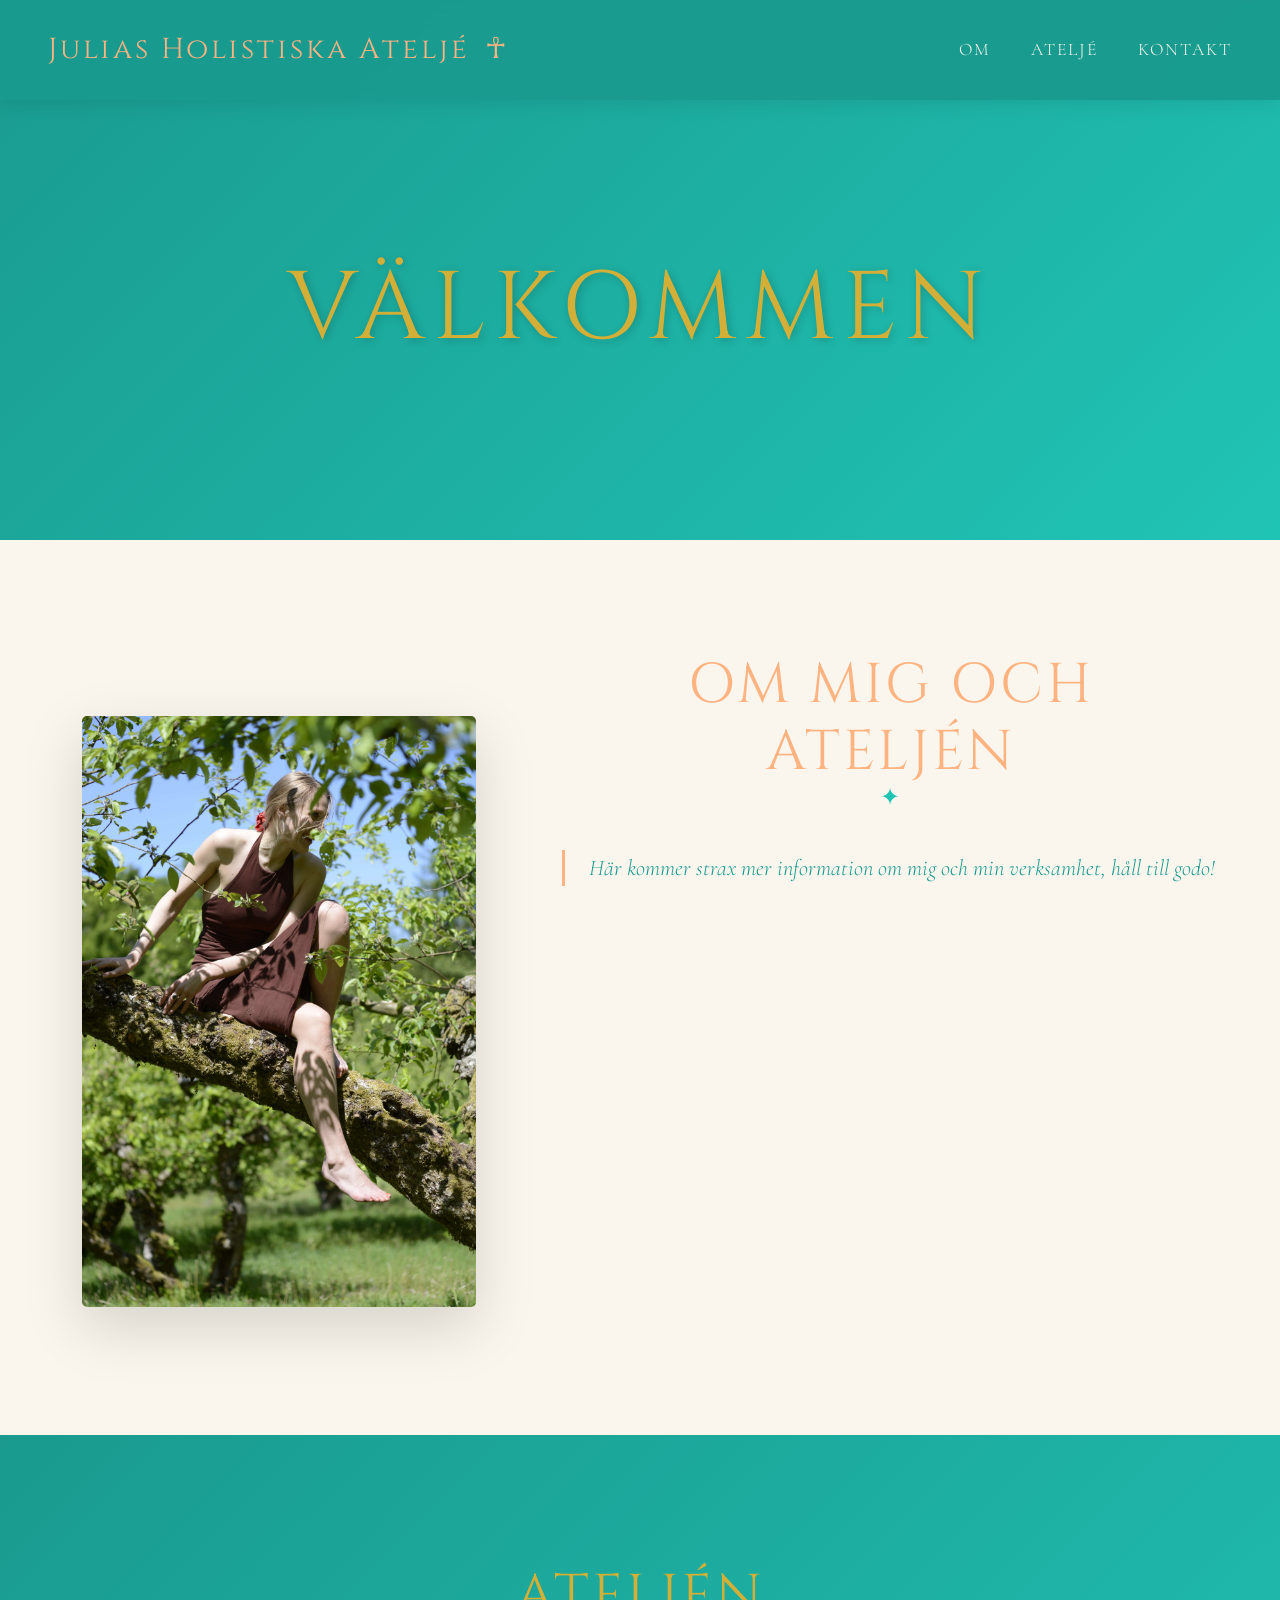
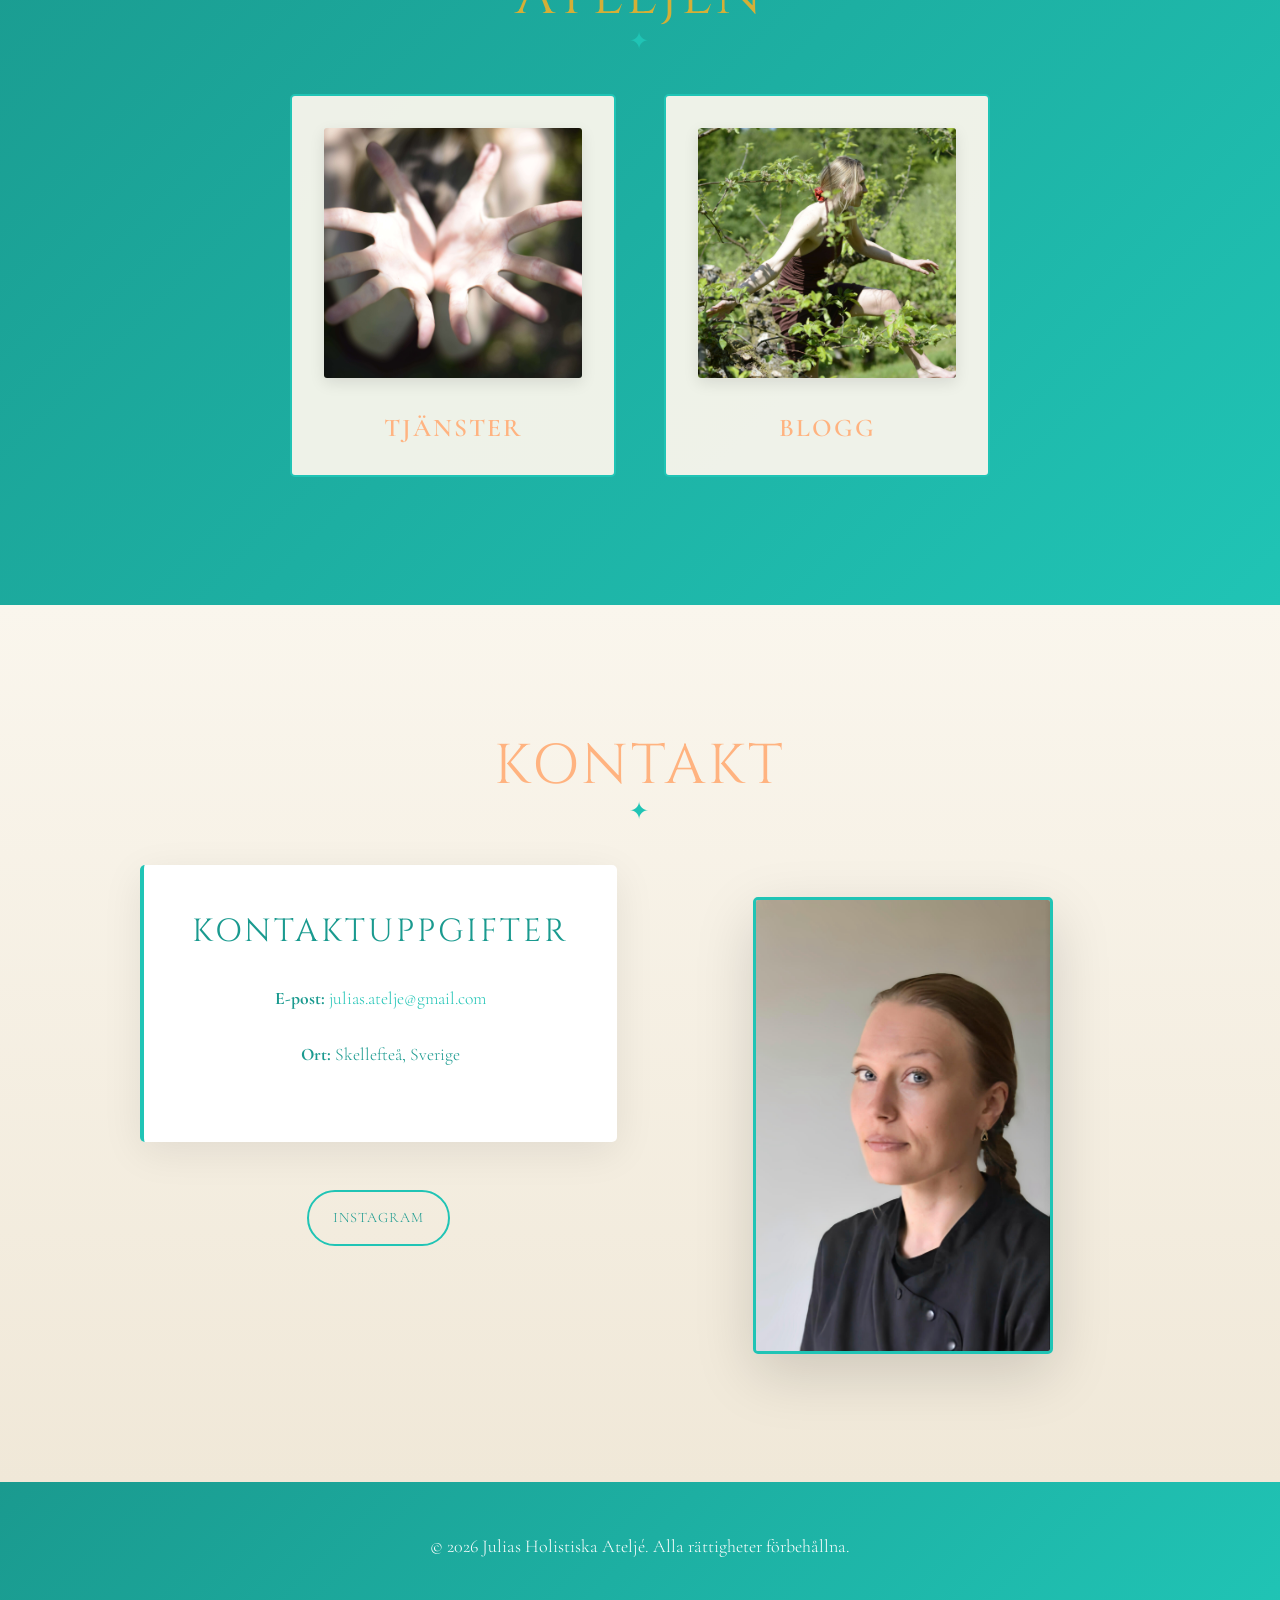
==== index.html @ 7eb0c0f3 "Update index.html" ====
<!DOCTYPE html>
<html lang="sv">
<head>
    <meta charset="UTF-8">
    <meta name="viewport" content="width=device-width, initial-scale=1.0">
    <title>Julias Holistiska Ateljé</title>
    <link rel="stylesheet" href="style.css">
    <!-- Google Fonts - fixade länkar (inga mellanslag) -->
    <link rel="preconnect" href="https://fonts.googleapis.com">
    <link rel="preconnect" href="https://fonts.gstatic.com" crossorigin>
    <link href="https://fonts.googleapis.com/css2?family=Cinzel:wght@400;600&family=Cormorant+Garamond:ital,wght@0,300;0,400;0,600;1,400&display=swap" rel="stylesheet">
</head>
<body>
    <!-- Navigation -->
    <nav class="navbar">
        <div class="nav-brand">Julias Holistiska Ateljé <span class="ankh">☥</span></div>
        <div class="nav-links">
            <a href="#om">Om</a>
            <a href="#atelje">Ateljé</a>
            <a href="#kontakt">Kontakt</a>
        </div>
    </nav>

    <!-- Hero Section - "Välkommen" i solgult -->
    <header class="hero">
        <div class="hero-content">
            <h1 class="hero-title">Välkommen</h1>
        </div>
    </header>

    <!-- Om mig Section - med ny bild på vänster sida -->
    <section id="om" class="about-section">
        <div class="container">
            <div class="about-grid">
                <div class="about-image">
                    <img src="om-mig.jpg" alt="Julia i naturen - Holistisk terapeut">
                    <div class="image-decoration"></div>
                </div>
                <div class="about-content">
                    <h2 class="section-title soft-gold">Om mig och ateljén</h2>
                    <p class="intro-text">Här kommer strax mer information om mig och min verksamhet, håll till godo!</p>
                </div>
            </div>
        </div>
    </section>

    <!-- Ateljé Section - rubrik i solgul färg -->
    <section id="atelje" class="studio-section">
        <div class="container">
            <h2 class="section-title gold-text">Ateljén</h2>
            <div class="studio-content">
                <div class="services-grid">
                    <a href="#tjanster" class="service-card">
                        <img src="atelje.jpg" alt="Tjänster" class="service-image">
                        <h3>Tjänster</h3>
                    </a>
                    <a href="blog.html" class="service-card">
                        <img src="hero1.jpg" alt="Blogg" class="service-image">
                        <h3>Blogg</h3>
                    </a>
                </div>
            </div>
        </div>
    </section>

    <!-- Kontakt Section - rubrik i mjuk guld + porträttbredvid kontaktuppgifter -->
    <section id="kontakt" class="contact-section">
        <div class="container">
            <h2 class="section-title soft-gold">Kontakt</h2>
            
            <div class="contact-grid-with-image">
                <!-- Kontaktinfo -->
                <div class="contact-info-wrapper">
                    <div class="info-card-large">
                        <h3>Kontaktuppgifter</h3>
                        <p><strong>E-post:</strong> <a href="mailto:julias.atelje@gmail.com">julias.atelje@gmail.com</a></p>
                        <p><strong>Ort:</strong> Skellefteå, Sverige</p>
                    </div>
                    <div class="social-links">
                        <a href="#" class="social-link">Instagram</a>
                    </div>
                </div>

                <!-- Porträttbild - nu bredvid kontaktuppgifterna -->
                <div class="contact-image-wrapper">
                    <img src="portrait.jpg" alt="Julia - Holistisk terapeut" class="contact-portrait">
                    <div class="image-decoration-contact"></div>
                </div>
            </div>
        </div>
    </section>

    <!-- Footer -->
    <footer class="footer">
        <p>&copy; 2026 Julias Holistiska Ateljé. Alla rättigheter förbehållna.</p>
    </footer>

    <!-- Smooth scrolling script -->
    <script>
        document.querySelectorAll('a[href^="#"]').forEach(anchor => {
            anchor.addEventListener('click', function (e) {
                e.preventDefault();
                const target = document.querySelector(this.getAttribute('href'));
                if (target) {
                    target.scrollIntoView({
                        behavior: 'smooth',
                        block: 'start'
                    });
                }
            });
        });
    </script>
</body>
</html>
---- style.css ----
/* =========================================
   JULIAS HOLISTISKA ATELJÉ - STYLE.CSS
   Uppdaterad: Färger, knappar, kontakt & mobil
   ========================================= */

/* 1. IMPORTERA TYPSNITT */
@import url('https://fonts.googleapis.com/css2?family=Cinzel:wght@400;600&family=Cormorant+Garamond:ital,wght@0,300;0,400;0,600;1,400&display=swap');

/* 2. FÄRGPALETT & VARIABLER */
:root {
    --sea-green: #20c4b5;
    --deep-sea-green: #1a9a8f;
    --apricot: #ffb380;
    --soft-apricot: #ffc9a3;
    --coral: #FF6B6B;
    --cream: #faf6ed;
    --light-beige: #f0e8d8;
    --gold: #d4af37;
    --dark: #1a1a1a;
    --white: #ffffff;
    
    --font-serif: 'Cormorant Garamond', Georgia, serif;
    --font-display: 'Cinzel', serif;
    --font-body: 'Cormorant Garamond', Georgia, serif;
}

/* 3. GLOBALA INSTÄLLNINGAR */
* {
    margin: 0;
    padding: 0;
    box-sizing: border-box;
}

html {
    scroll-behavior: smooth;
}

body {
    font-family: var(--font-body);
    font-size: 18px;
    line-height: 1.8;
    color: var(--dark);
    background-color: var(--cream);
    font-weight: 300;
}

/* 4. TYPOGRAFI */
h1, h2, h3, h4 {
    font-family: var(--font-display);
    font-weight: 400;
    line-height: 1.2;
    margin-bottom: 1.5rem;
    text-transform: uppercase;
    letter-spacing: 3px;
}

.section-title {
    font-size: 3.5rem;
    text-align: center;
    margin-bottom: 3rem;
    color: var(--deep-sea-green);
    position: relative;
    padding-bottom: 1rem;
}

.section-title::after {
    content: '✦';
    position: absolute;
    bottom: -10px;
    left: 50%;
    transform: translateX(-50%);
    color: var(--sea-green);
    font-size: 1.5rem;
}

/* Guld-färg för specifika rubriker */
.hero-title,
.blog-title {
    color: var(--gold) !important;
    text-shadow: 2px 2px 8px rgba(0, 0, 0, 0.2);
}

/* Mjuk guld/aprikos för "Om mig" och "Kontakt" */
.section-title.soft-gold {
    color: var(--apricot);
}

/* Solgul färg för Ateljé-rubrik */
.section-title.gold-text {
    color: var(--gold) !important;
}

/* 5. NAVIGATION */
.navbar {
    position: fixed;
    top: 0;
    width: 100%;
    background: rgba(26, 154, 143, 0.95);
    backdrop-filter: blur(10px);
    padding: 1.5rem 3rem;
    display: flex;
    justify-content: space-between;
    align-items: center;
    z-index: 1000;
    box-shadow: 0 2px 20px rgba(0, 0, 0, 0.1);
}

.nav-brand {
    font-family: var(--font-display);
    font-size: 1.8rem;
    color: var(--apricot);
    font-weight: 400;
    letter-spacing: 3px;
}

.ankh {
    color: var(--apricot);
    margin-left: 5px;
}

.nav-links {
    display: flex;
    gap: 2.5rem;
}

.nav-links a {
    color: var(--cream);
    text-decoration: none;
    font-family: var(--font-body);
    font-size: 1.1rem;
    transition: color 0.3s ease;
    position: relative;
    text-transform: uppercase;
    letter-spacing: 2px;
}

.nav-links a::after {
    content: '';
    position: absolute;
    bottom: -5px;
    left: 0;
    width: 0;
    height: 2px;
    background: var(--sea-green);
    transition: width 0.3s ease;
}

.nav-links a:hover::after {
    width: 100%;
}

.nav-links a:hover {
    color: var(--sea-green);
}

/* 6. HERO SECTION */
.hero {
    position: relative;
    min-height: 60vh;
    background: linear-gradient(135deg, var(--deep-sea-green) 0%, var(--sea-green) 100%);
    display: flex;
    align-items: center;
    justify-content: center;
    text-align: center;
    overflow: hidden;
    padding-top: 80px;
}

.hero-content {
    position: relative;
    z-index: 2;
    padding: 4rem 2rem;
    max-width: 1000px;
}

.hero-title {
    font-size: 6rem;
    margin-bottom: 0;
    font-weight: 400;
    letter-spacing: 8px;
    animation: fadeInUp 1.5s ease;
}

/* 7. OM MIG SECTION */
.about-section {
    padding: 8rem 2rem;
    background: var(--cream);
}

.container {
    max-width: 1200px;
    margin: 0 auto;
    padding: 0 20px;
}

.about-grid {
    display: grid;
    grid-template-columns: 1fr 1.5fr; /* Bild först (vänster), text sen */
    gap: 4rem;
    align-items: start;
}

.about-image {
    position: relative;
    padding-top: 3rem;
}

.about-image img {
    width: 100%;
    height: auto;
    border-radius: 5px;
    box-shadow: 0 20px 60px rgba(0, 0, 0, 0.15);
    display: block;
    max-width: 90%;
    margin-left: auto;
    margin-right: auto;
}

.image-decoration {
    position: absolute;
    top: -20px;
    left: 20px;
    right: -20px;
    bottom: 20px;
    border: 2px solid var(--sea-green);
    border-radius: 5px;
    z-index: -1;
    opacity: 0.6;
}

.about-content {
    padding: 0;
    margin-top: -1rem;
}

.intro-text {
    font-size: 1.4rem;
    font-style: italic;
    color: var(--deep-sea-green);
    margin-bottom: 2rem;
    line-height: 1.6;
    border-left: 3px solid var(--apricot);
    padding-left: 1.5rem;
}

/* 8. ATELJÉ SECTION - KNAPPAR I APRIKOS */
.studio-section {
    position: relative;
    padding: 8rem 2rem;
    background: linear-gradient(135deg, var(--deep-sea-green) 0%, var(--sea-green) 100%);
    overflow: hidden;
}

.studio-content {
    position: relative;
    z-index: 2;
    max-width: 900px;
    margin: 0 auto;
    text-align: center;
}

.services-grid {
    display: grid;
    grid-template-columns: repeat(2, 1fr);
    gap: 3rem;
    margin-top: 3rem;
    max-width: 700px;
    margin-left: auto;
    margin-right: auto;
}

.service-card {
    background: rgba(250, 246, 237, 0.95);
    padding: 2rem;
    border: 2px solid var(--sea-green);
    border-radius: 5px;
    transition: all 0.4s ease;
    text-decoration: none;
    display: block;
    cursor: pointer;
    text-align: center;
}

.service-card:hover {
    background: rgba(255, 255, 255, 1);
    transform: translateY(-10px);
    border-color: var(--coral);
    box-shadow: 0 15px 40px rgba(255, 107, 107, 0.3);
}

.service-image {
    width: 100%;
    height: 250px;
    object-fit: cover;
    border-radius: 3px;
    margin-bottom: 1.5rem;
    box-shadow: 0 5px 15px rgba(0, 0, 0, 0.1);
}

.service-card h3 {
    font-family: var(--font-body); /* Cormorant Garamond */
    color: var(--apricot); /* Aprikos-färg */
    font-size: 1.6rem;
    margin-bottom: 0;
    font-weight: 600;
    text-transform: uppercase;
    letter-spacing: 2px;
    transition: color 0.3s ease;
}

.service-card:hover h3 {
    color: var(--coral);
}

/* 9. KONTAKT-SEKTION MED BILD */
.contact-section {
    padding: 8rem 2rem;
    background: linear-gradient(to bottom, var(--cream), var(--light-beige));
}

.contact-grid-with-image {
    display: grid;
    grid-template-columns: 1fr 1fr;
    gap: 3rem;
    align-items: start;
    max-width: 1000px;
    margin: 0 auto;
}

.contact-info-wrapper {
    display: flex;
    flex-direction: column;
    gap: 2rem;
    align-items: center;
}

.info-card-large {
    background: var(--white);
    padding: 3rem;
    border-radius: 5px;
    box-shadow: 0 10px 40px rgba(0, 0, 0, 0.08);
    border-left: 4px solid var(--sea-green);
    width: 100%;
    text-align: center;
}

.info-card-large h3 {
    color: var(--deep-sea-green);
    font-size: 2rem;
    margin-bottom: 2rem;
    font-family: var(--font-display);
}

.info-card-large p {
    margin-bottom: 1.5rem;
    color: var(--deep-sea-green);
    font-size: 1.1rem;
}

.info-card-large a {
    color: var(--sea-green);
    text-decoration: none;
    transition: color 0.3s ease;
}

.info-card-large a:hover {
    color: var(--coral);
}

.social-links {
    display: flex;
    gap: 1.5rem;
    justify-content: center;
    margin-top: 1rem;
}

.social-link {
    color: var(--deep-sea-green);
    text-decoration: none;
    font-family: var(--font-body);
    padding: 0.8rem 1.5rem;
    border: 2px solid var(--sea-green);
    border-radius: 30px;
    transition: all 0.3s ease;
    text-transform: uppercase;
    letter-spacing: 1px;
    font-size: 0.9rem;
}

.social-link:hover {
    background: var(--sea-green);
    color: var(--white);
}

/* Porträttbild i kontakt */
.contact-image-wrapper {
    position: relative;
    display: flex;
    justify-content: center;
    align-items: flex-start;
    padding-top: 2rem;
}

.contact-portrait {
    width: 100%;
    max-width: 300px;
    height: auto;
    border-radius: 5px;
    box-shadow: 0 20px 60px rgba(0, 0, 0, 0.15);
    border: 3px solid var(--sea-green);
    display: block;
}

.image-decoration-contact {
    position: absolute;
    top: -15px;
    left: 15px;
    right: -15px;
    bottom: 15px;
    border: 2px solid var(--apricot);
    border-radius: 5px;
    z-index: -1;
    opacity: 0.7;
}

/* 10. BLOGG SECTION */
.blog-header {
    position: relative;
    min-height: 40vh;
    background: linear-gradient(135deg, var(--deep-sea-green) 0%, var(--sea-green) 100%);
    display: flex;
    align-items: center;
    justify-content: center;
    text-align: center;
    padding: 8rem 2rem 4rem;
}

.blog-header-content {
    position: relative;
    z-index: 2;
}

.blog-title {
    font-size: 4rem;
    margin-bottom: 1rem;
    font-weight: 400;
    letter-spacing: 5px;
}

.blog-subtitle {
    font-size: 1.5rem;
    color: var(--soft-apricot);
    font-style: italic;
    font-family: var(--font-body);
}

.blog-section {
    padding: 6rem 2rem;
    background: var(--cream);
}

.blog-posts {
    max-width: 900px;
    margin: 0 auto;
}

.blog-post-placeholder {
    background: var(--white);
    padding: 4rem 3rem;
    border-radius: 5px;
    box-shadow: 0 10px 40px rgba(0, 0, 0, 0.08);
    border-left: 4px solid var(--sea-green);
    text-align: center;
}

.blog-post-placeholder h2 {
    color: var(--deep-sea-green);
    font-size: 2.5rem;
    margin-bottom: 2rem;
    font-family: var(--font-display);
}

.blog-post-placeholder p {
    font-size: 1.2rem;
    margin-bottom: 1.5rem;
    color: var(--dark);
    line-height: 1.8;
}

.placeholder-text {
    font-style: italic;
    color: var(--deep-sea-green);
    font-size: 1.1rem;
}

/* 11. FOOTER */
.footer {
    background: linear-gradient(135deg, var(--deep-sea-green) 0%, var(--sea-green) 100%);
    color: var(--white);
    text-align: center;
    padding: 3rem 2rem;
}

.footer p {
    margin-bottom: 0.5rem;
}

/* 12. ANIMATIONER */
@keyframes fadeInUp {
    from {
        opacity: 0;
        transform: translateY(30px);
    }
    to {
        opacity: 1;
        transform: translateY(0);
    }
}

/* 13. MOBILANPASSNING */
@media (max-width: 968px) {
    .about-grid {
        grid-template-columns: 1fr;
        gap: 3rem;
    }
    
    .about-image {
        padding-top: 0;
        order: -1;
    }
    
    .about-image img {
        max-width: 100%;
    }
    
    .about-content {
        margin-top: 0;
    }
    
    .contact-grid-with-image {
        grid-template-columns: 1fr;
        gap: 3rem;
        text-align: center;
    }
    
    .contact-image-wrapper {
        order: -1;
        padding-top: 0;
    }
    
    .contact-portrait {
        max-width: 250px;
        margin: 0 auto;
    }
    
    .services-grid {
        grid-template-columns: 1fr;
    }
    
    .hero-title {
        font-size: 4rem;
    }
    
    .section-title {
        font-size: 2.5rem;
    }
    
    .navbar {
        flex-direction: column;
        gap: 1rem;
        padding: 1rem;
    }
    
    .nav-links {
        gap: 1.5rem;
        flex-wrap: wrap;
        justify-content: center;
    }
}

@media (max-width: 600px) {
    .hero-title {
        font-size: 3rem;
        letter-spacing: 5px;
    }
    
    .section-title {
        font-size: 2rem;
    }
    
    .blog-title {
        font-size: 2.5rem;
    }
    
    body {
        font-size: 16px;
    }
    
    .info-card-large {
        padding: 2rem 1.5rem;
    }
    
    .service-image {
        height: 200px;
    }
    
    .contact-portrait {
        max-width: 200px;
    }
}
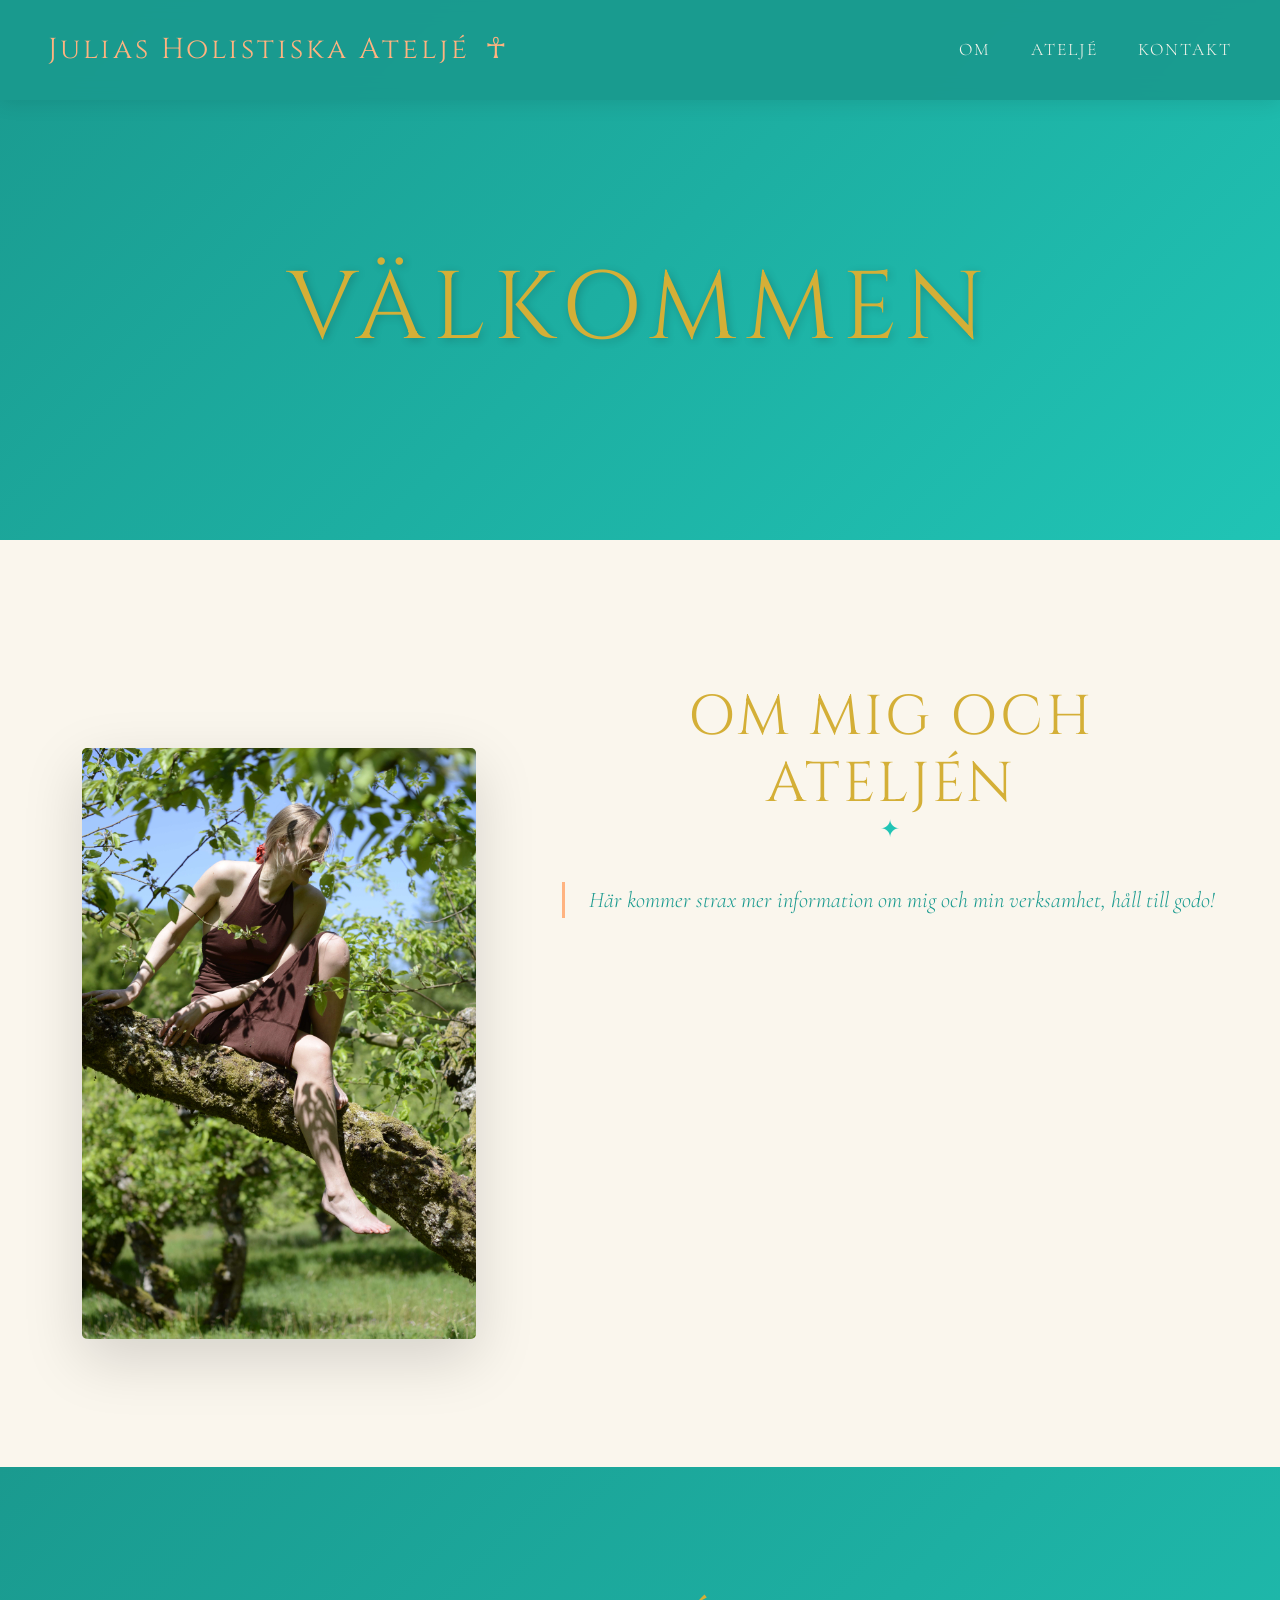
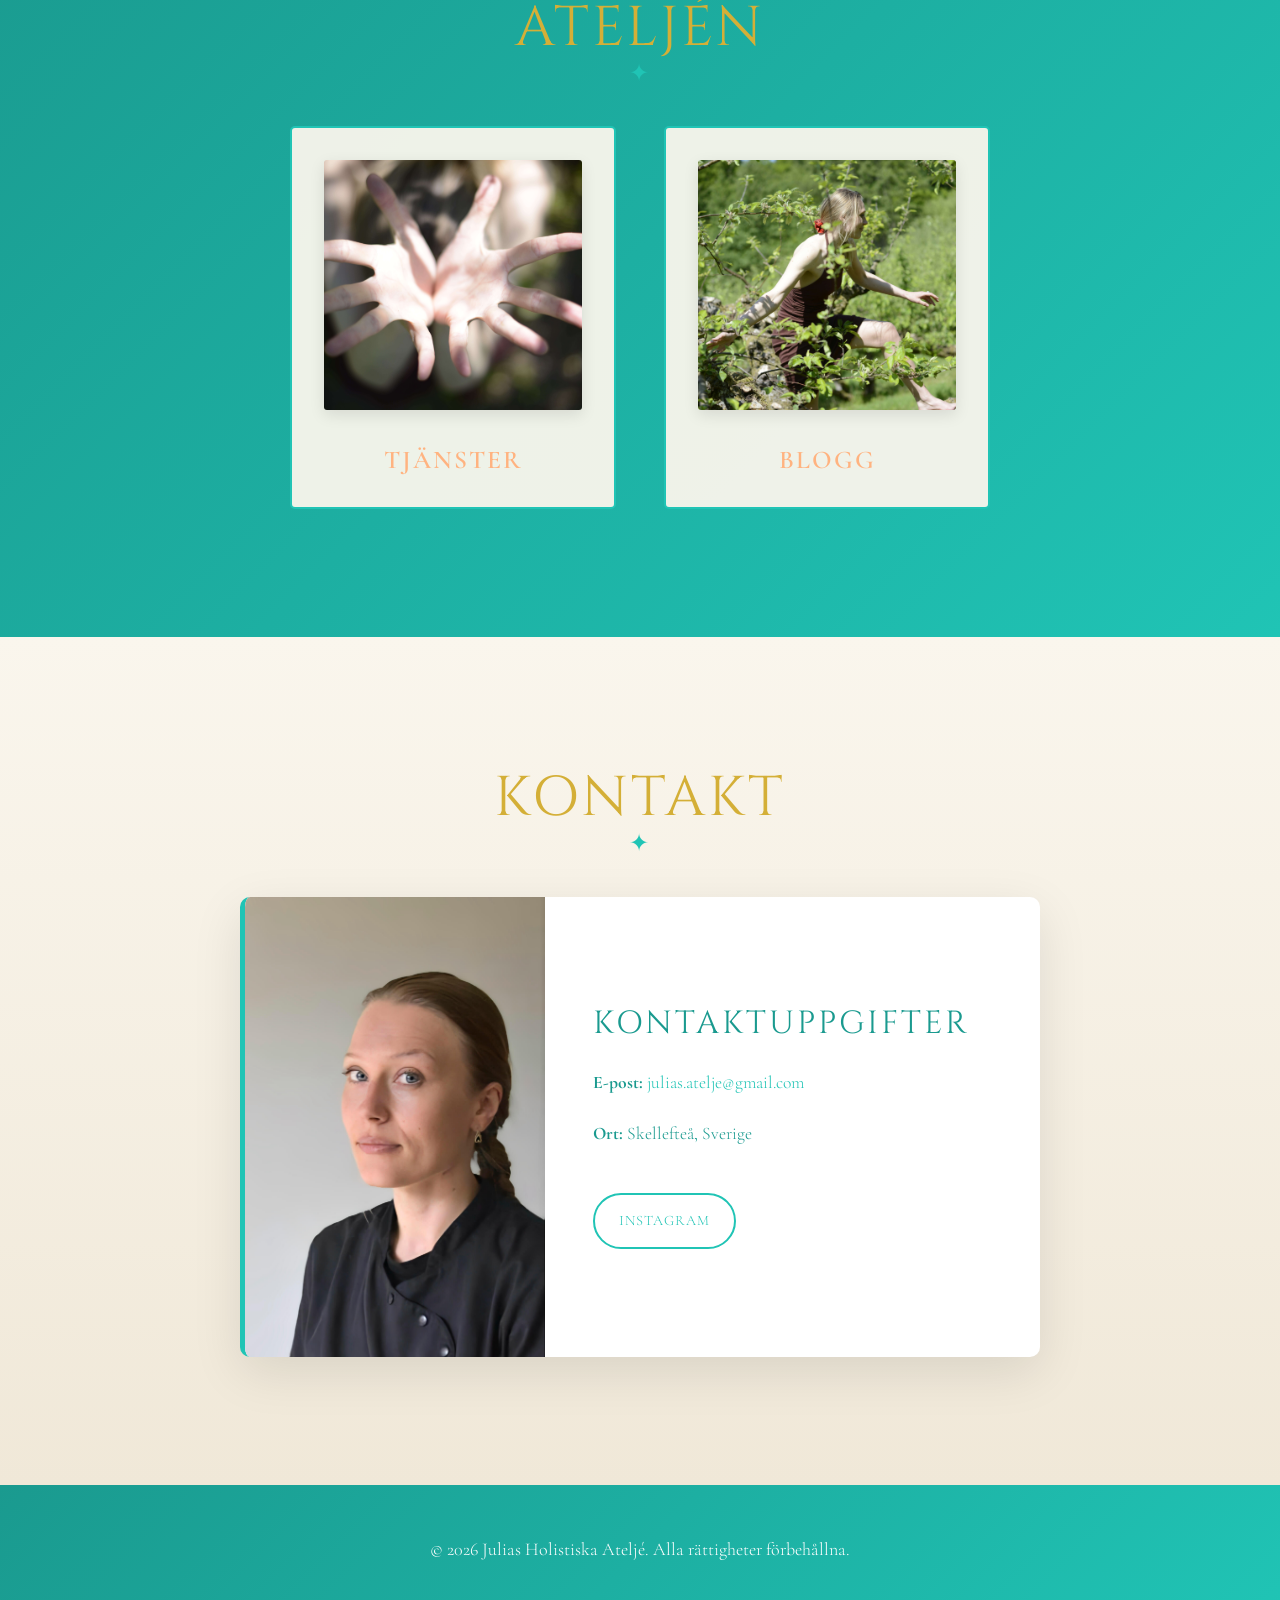
==== commit 279ad019: "Update index.html" ====
--- a/index.html
+++ b/index.html
@@ -28,7 +28,7 @@
         </div>
     </header>
 
-    <!-- Om mig Section - med ny bild på vänster sida -->
+    <!-- Om mig Section - med ny bild på vänster sida, flyttad ner -->
     <section id="om" class="about-section">
         <div class="container">
             <div class="about-grid">
@@ -37,7 +37,7 @@
                     <div class="image-decoration"></div>
                 </div>
                 <div class="about-content">
-                    <h2 class="section-title soft-gold">Om mig och ateljén</h2>
+                    <h2 class="section-title gold-text">Om mig och ateljén</h2>
                     <p class="intro-text">Här kommer strax mer information om mig och min verksamhet, håll till godo!</p>
                 </div>
             </div>
@@ -63,28 +63,21 @@
         </div>
     </section>
 
-    <!-- Kontakt Section - rubrik i mjuk guld + porträttbredvid kontaktuppgifter -->
+    <!-- Kontakt Section - integrerad bild och kontaktinfo -->
     <section id="kontakt" class="contact-section">
         <div class="container">
-            <h2 class="section-title soft-gold">Kontakt</h2>
+            <h2 class="section-title gold-text">Kontakt</h2>
             
-            <div class="contact-grid-with-image">
-                <!-- Kontaktinfo -->
-                <div class="contact-info-wrapper">
-                    <div class="info-card-large">
-                        <h3>Kontaktuppgifter</h3>
-                        <p><strong>E-post:</strong> <a href="mailto:julias.atelje@gmail.com">julias.atelje@gmail.com</a></p>
-                        <p><strong>Ort:</strong> Skellefteå, Sverige</p>
+            <!-- Integrerat kontakt-kort med bild och info -->
+            <div class="contact-integrated-card">
+                <img src="portrait.jpg" alt="Julia - Holistisk terapeut" class="contact-portrait-integrated">
+                <div class="contact-info-integrated">
+                    <h3>Kontaktuppgifter</h3>
+                    <p><strong>E-post:</strong> <a href="mailto:julias.atelje@gmail.com">julias.atelje@gmail.com</a></p>
+                    <p><strong>Ort:</strong> Skellefteå, Sverige</p>
+                    <div class="social-links-integrated">
+                        <a href="#" class="social-link-integrated">Instagram</a>
                     </div>
-                    <div class="social-links">
-                        <a href="#" class="social-link">Instagram</a>
-                    </div>
-                </div>
-
-                <!-- Porträttbild - nu bredvid kontaktuppgifterna -->
-                <div class="contact-image-wrapper">
-                    <img src="portrait.jpg" alt="Julia - Holistisk terapeut" class="contact-portrait">
-                    <div class="image-decoration-contact"></div>
                 </div>
             </div>
         </div>
--- a/style.css
+++ b/style.css
@@ -1,6 +1,6 @@
 /* =========================================
    JULIAS HOLISTISKA ATELJÉ - STYLE.CSS
-   Uppdaterad: Färger, knappar, kontakt & mobil
+   Uppdaterad: Integrerad kontakt + justeringar
    ========================================= */
 
 /* 1. IMPORTERA TYPSNITT */
@@ -80,12 +80,7 @@
     text-shadow: 2px 2px 8px rgba(0, 0, 0, 0.2);
 }
 
-/* Mjuk guld/aprikos för "Om mig" och "Kontakt" */
-.section-title.soft-gold {
-    color: var(--apricot);
-}
-
-/* Solgul färg för Ateljé-rubrik */
+/* Solgul färg för "Om mig" och "Kontakt" */
 .section-title.gold-text {
     color: var(--gold) !important;
 }
@@ -181,9 +176,9 @@
     animation: fadeInUp 1.5s ease;
 }
 
-/* 7. OM MIG SECTION */
+/* 7. OM MIG SECTION - FLYTTAD NER */
 .about-section {
-    padding: 8rem 2rem;
+    padding: 10rem 2rem 8rem; /* Ökade padding-top från 8rem till 10rem */
     background: var(--cream);
 }
 
@@ -312,69 +307,72 @@
     color: var(--coral);
 }
 
-/* 9. KONTAKT-SEKTION MED BILD */
+/* 9. KONTAKT-SEKTION - INTEGRERAD BILD OCH INFO */
 .contact-section {
     padding: 8rem 2rem;
     background: linear-gradient(to bottom, var(--cream), var(--light-beige));
 }
 
-.contact-grid-with-image {
+/* Ny design: Kontakt-kort med bild och info integrerat */
+.contact-integrated-card {
+    max-width: 800px;
+    margin: 0 auto;
+    background: var(--white);
+    border-radius: 10px;
+    box-shadow: 0 15px 50px rgba(0, 0, 0, 0.1);
+    overflow: hidden;
+    border-left: 5px solid var(--sea-green);
     display: grid;
-    grid-template-columns: 1fr 1fr;
-    gap: 3rem;
-    align-items: start;
-    max-width: 1000px;
-    margin: 0 auto;
-}
-
-.contact-info-wrapper {
+    grid-template-columns: 300px 1fr;
+}
+
+.contact-portrait-integrated {
+    width: 100%;
+    height: 100%;
+    object-fit: cover;
+    display: block;
+}
+
+.contact-info-integrated {
+    padding: 3rem;
     display: flex;
     flex-direction: column;
-    gap: 2rem;
-    align-items: center;
-}
-
-.info-card-large {
-    background: var(--white);
-    padding: 3rem;
-    border-radius: 5px;
-    box-shadow: 0 10px 40px rgba(0, 0, 0, 0.08);
-    border-left: 4px solid var(--sea-green);
-    width: 100%;
-    text-align: center;
-}
-
-.info-card-large h3 {
+    justify-content: center;
+}
+
+.contact-info-integrated h3 {
     color: var(--deep-sea-green);
     font-size: 2rem;
-    margin-bottom: 2rem;
+    margin-bottom: 1.5rem;
     font-family: var(--font-display);
-}
-
-.info-card-large p {
-    margin-bottom: 1.5rem;
+    text-align: left;
+}
+
+.contact-info-integrated p {
+    margin-bottom: 1.2rem;
     color: var(--deep-sea-green);
     font-size: 1.1rem;
-}
-
-.info-card-large a {
+    text-align: left;
+}
+
+.contact-info-integrated a {
     color: var(--sea-green);
     text-decoration: none;
     transition: color 0.3s ease;
 }
 
-.info-card-large a:hover {
+.contact-info-integrated a:hover {
     color: var(--coral);
 }
 
-.social-links {
+.social-links-integrated {
     display: flex;
-    gap: 1.5rem;
-    justify-content: center;
-    margin-top: 1rem;
-}
-
-.social-link {
+    gap: 1rem;
+    margin-top: 1.5rem;
+    justify-content: flex-start;
+}
+
+.social-link-integrated {
     color: var(--deep-sea-green);
     text-decoration: none;
     font-family: var(--font-body);
@@ -387,40 +385,9 @@
     font-size: 0.9rem;
 }
 
-.social-link:hover {
+.social-link-integrated:hover {
     background: var(--sea-green);
     color: var(--white);
-}
-
-/* Porträttbild i kontakt */
-.contact-image-wrapper {
-    position: relative;
-    display: flex;
-    justify-content: center;
-    align-items: flex-start;
-    padding-top: 2rem;
-}
-
-.contact-portrait {
-    width: 100%;
-    max-width: 300px;
-    height: auto;
-    border-radius: 5px;
-    box-shadow: 0 20px 60px rgba(0, 0, 0, 0.15);
-    border: 3px solid var(--sea-green);
-    display: block;
-}
-
-.image-decoration-contact {
-    position: absolute;
-    top: -15px;
-    left: 15px;
-    right: -15px;
-    bottom: 15px;
-    border: 2px solid var(--apricot);
-    border-radius: 5px;
-    z-index: -1;
-    opacity: 0.7;
 }
 
 /* 10. BLOGG SECTION */
@@ -537,20 +504,26 @@
         margin-top: 0;
     }
     
-    .contact-grid-with-image {
+    /* Integrerat kontakt-kort på mobil */
+    .contact-integrated-card {
         grid-template-columns: 1fr;
-        gap: 3rem;
+    }
+    
+    .contact-portrait-integrated {
+        height: 300px;
+    }
+    
+    .contact-info-integrated {
+        padding: 2rem 1.5rem;
+    }
+    
+    .contact-info-integrated h3,
+    .contact-info-integrated p {
         text-align: center;
     }
     
-    .contact-image-wrapper {
-        order: -1;
-        padding-top: 0;
-    }
-    
-    .contact-portrait {
-        max-width: 250px;
-        margin: 0 auto;
+    .social-links-integrated {
+        justify-content: center;
     }
     
     .services-grid {
@@ -596,15 +569,15 @@
         font-size: 16px;
     }
     
-    .info-card-large {
-        padding: 2rem 1.5rem;
-    }
-    
     .service-image {
         height: 200px;
     }
     
-    .contact-portrait {
-        max-width: 200px;
-    }
-}
+    .contact-portrait-integrated {
+        height: 250px;
+    }
+    
+    .contact-info-integrated {
+        padding: 1.5rem 1rem;
+    }
+}
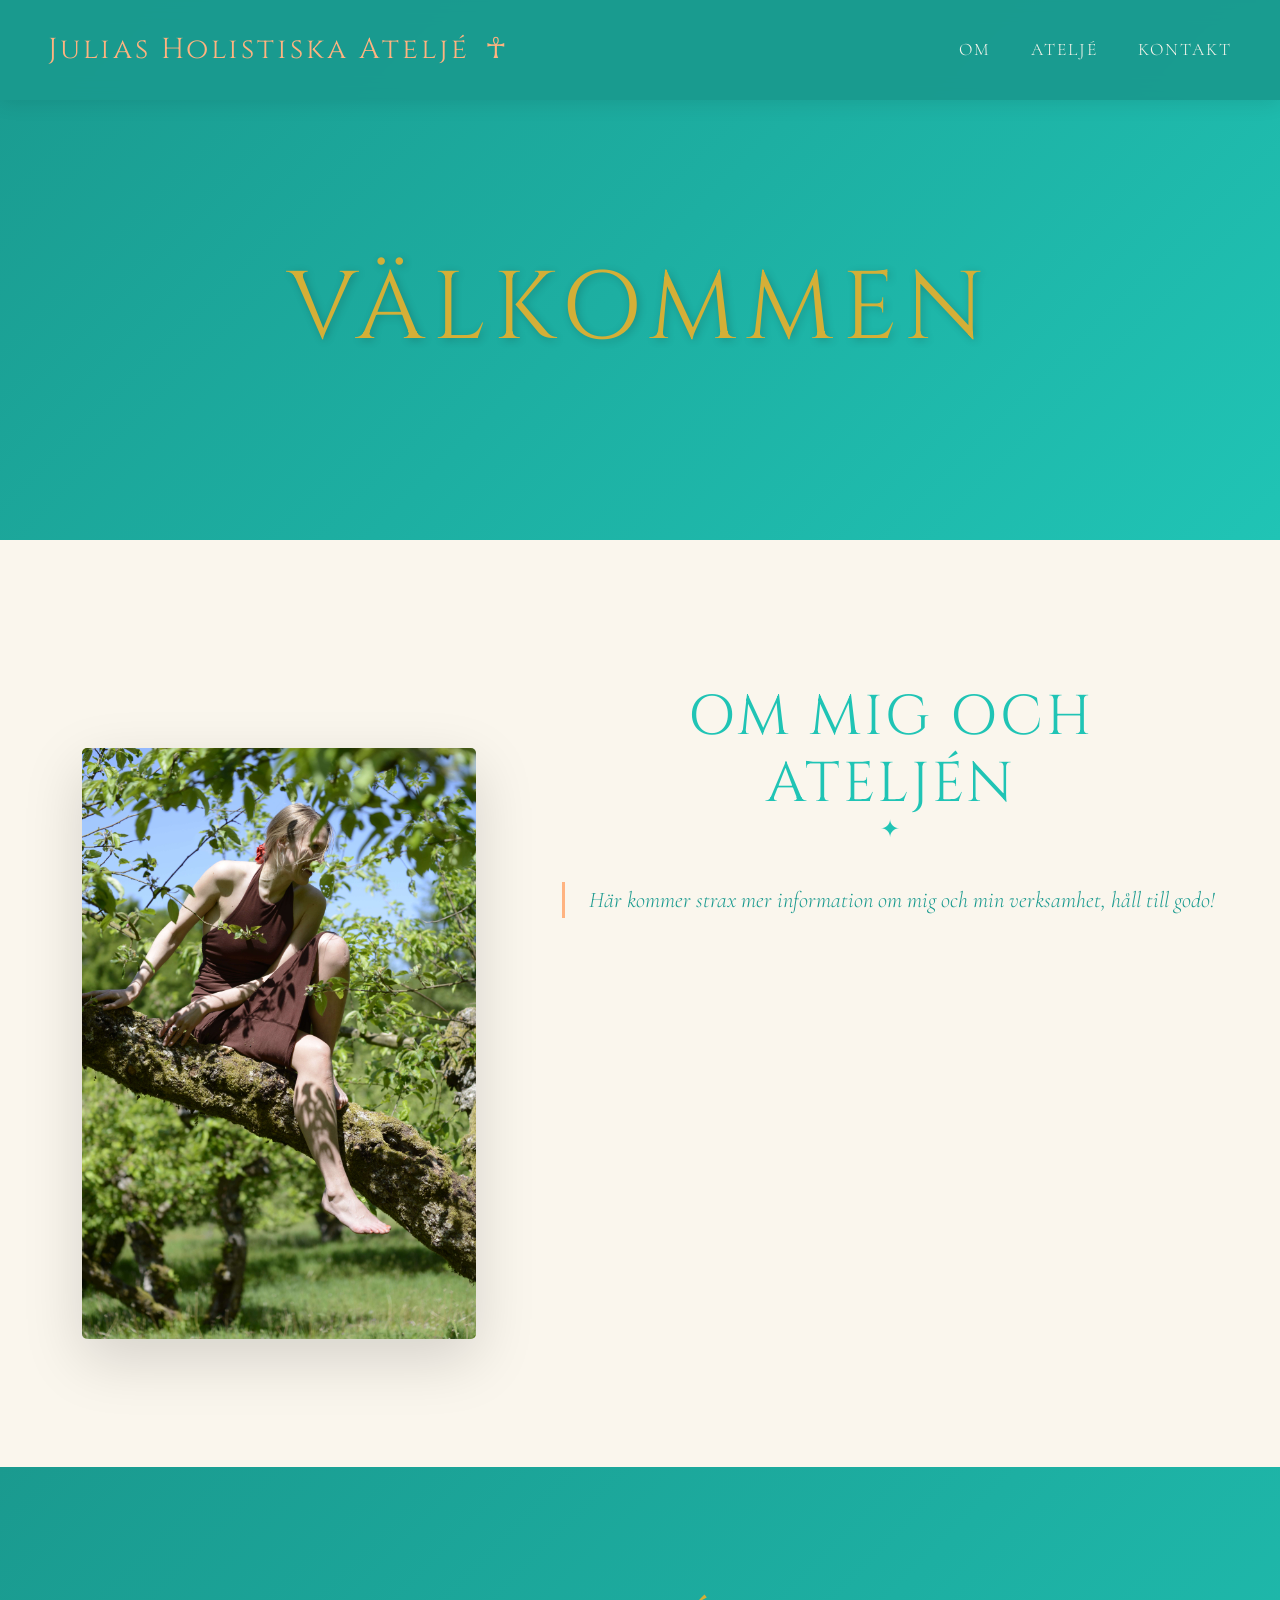
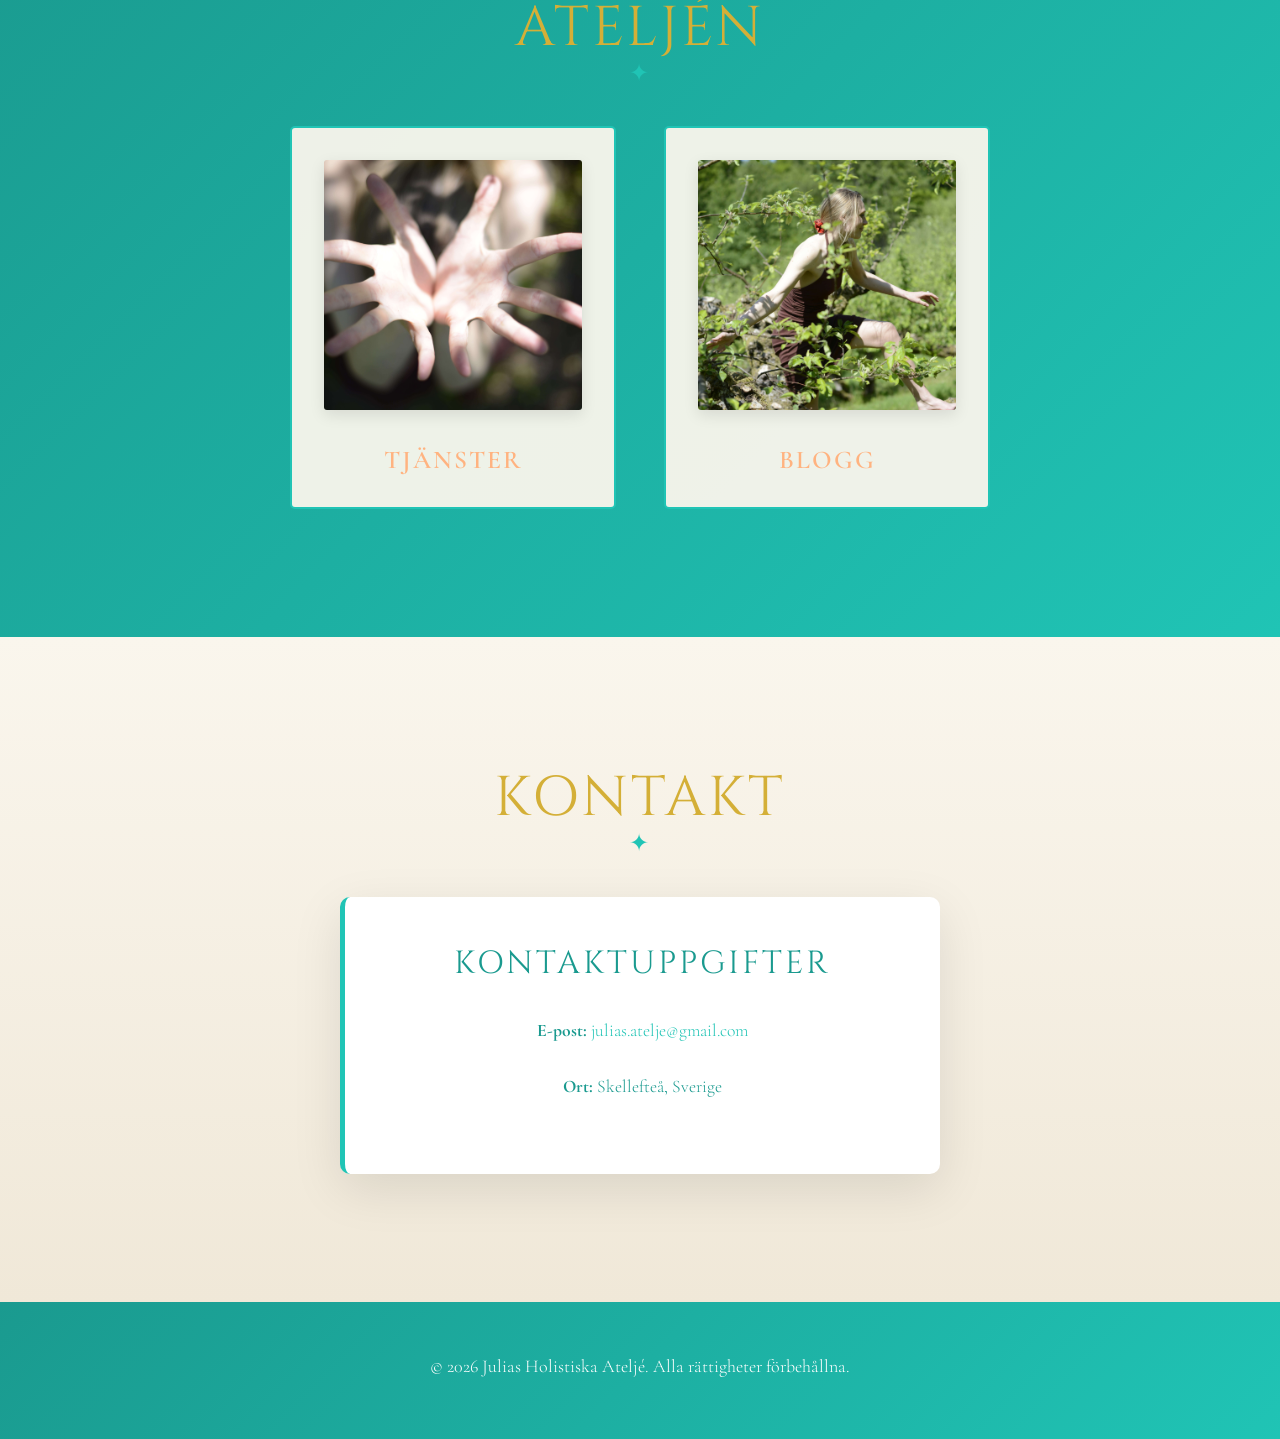
==== commit 1545f9e1: "Update index.html" ====
--- a/index.html
+++ b/index.html
@@ -37,7 +37,7 @@
                     <div class="image-decoration"></div>
                 </div>
                 <div class="about-content">
-                    <h2 class="section-title gold-text">Om mig och ateljén</h2>
+                    <h2 class="section-title sea-green-text">Om mig och ateljén</h2>
                     <p class="intro-text">Här kommer strax mer information om mig och min verksamhet, håll till godo!</p>
                 </div>
             </div>
@@ -63,22 +63,16 @@
         </div>
     </section>
 
-    <!-- Kontakt Section - integrerad bild och kontaktinfo -->
+    <!-- Kontakt Section - endast text (bild och instagram borttagen) -->
     <section id="kontakt" class="contact-section">
         <div class="container">
             <h2 class="section-title gold-text">Kontakt</h2>
             
-            <!-- Integrerat kontakt-kort med bild och info -->
-            <div class="contact-integrated-card">
-                <img src="portrait.jpg" alt="Julia - Holistisk terapeut" class="contact-portrait-integrated">
-                <div class="contact-info-integrated">
-                    <h3>Kontaktuppgifter</h3>
-                    <p><strong>E-post:</strong> <a href="mailto:julias.atelje@gmail.com">julias.atelje@gmail.com</a></p>
-                    <p><strong>Ort:</strong> Skellefteå, Sverige</p>
-                    <div class="social-links-integrated">
-                        <a href="#" class="social-link-integrated">Instagram</a>
-                    </div>
-                </div>
+            <!-- Enkelt kontakt-kort -->
+            <div class="contact-simple-card">
+                <h3>Kontaktuppgifter</h3>
+                <p><strong>E-post:</strong> <a href="mailto:julias.atelje@gmail.com">julias.atelje@gmail.com</a></p>
+                <p><strong>Ort:</strong> Skellefteå, Sverige</p>
             </div>
         </div>
     </section>
--- a/style.css
+++ b/style.css
@@ -1,6 +1,6 @@
 /* =========================================
    JULIAS HOLISTISKA ATELJÉ - STYLE.CSS
-   Uppdaterad: Integrerad kontakt + justeringar
+   Uppdaterad: Rubrikfärg + enklare kontakt
    ========================================= */
 
 /* 1. IMPORTERA TYPSNITT */
@@ -73,16 +73,21 @@
     font-size: 1.5rem;
 }
 
-/* Guld-färg för specifika rubriker */
+/* Solgul färg för specifika rubriker */
 .hero-title,
 .blog-title {
     color: var(--gold) !important;
     text-shadow: 2px 2px 8px rgba(0, 0, 0, 0.2);
 }
 
-/* Solgul färg för "Om mig" och "Kontakt" */
+/* Solgul färg för Ateljé och Kontakt */
 .section-title.gold-text {
     color: var(--gold) !important;
+}
+
+/* Havsgrön färg för "Om mig och ateljén" */
+.section-title.sea-green-text {
+    color: var(--sea-green) !important;
 }
 
 /* 5. NAVIGATION */
@@ -307,87 +312,45 @@
     color: var(--coral);
 }
 
-/* 9. KONTAKT-SEKTION - INTEGRERAD BILD OCH INFO */
+/* 9. KONTAKT-SEKTION - ENDAST TEXT (bild och instagram borttagen) */
 .contact-section {
     padding: 8rem 2rem;
     background: linear-gradient(to bottom, var(--cream), var(--light-beige));
 }
 
-/* Ny design: Kontakt-kort med bild och info integrerat */
-.contact-integrated-card {
-    max-width: 800px;
+/* Enkelt kontakt-kort utan bild */
+.contact-simple-card {
+    max-width: 600px;
     margin: 0 auto;
     background: var(--white);
+    padding: 3rem;
     border-radius: 10px;
     box-shadow: 0 15px 50px rgba(0, 0, 0, 0.1);
-    overflow: hidden;
     border-left: 5px solid var(--sea-green);
-    display: grid;
-    grid-template-columns: 300px 1fr;
-}
-
-.contact-portrait-integrated {
-    width: 100%;
-    height: 100%;
-    object-fit: cover;
-    display: block;
-}
-
-.contact-info-integrated {
-    padding: 3rem;
-    display: flex;
-    flex-direction: column;
-    justify-content: center;
-}
-
-.contact-info-integrated h3 {
+    text-align: center;
+}
+
+.contact-simple-card h3 {
     color: var(--deep-sea-green);
     font-size: 2rem;
+    margin-bottom: 2rem;
+    font-family: var(--font-display);
+}
+
+.contact-simple-card p {
     margin-bottom: 1.5rem;
-    font-family: var(--font-display);
-    text-align: left;
-}
-
-.contact-info-integrated p {
-    margin-bottom: 1.2rem;
     color: var(--deep-sea-green);
     font-size: 1.1rem;
-    text-align: left;
-}
-
-.contact-info-integrated a {
+}
+
+.contact-simple-card a {
     color: var(--sea-green);
     text-decoration: none;
     transition: color 0.3s ease;
 }
 
-.contact-info-integrated a:hover {
+.contact-simple-card a:hover {
     color: var(--coral);
-}
-
-.social-links-integrated {
-    display: flex;
-    gap: 1rem;
-    margin-top: 1.5rem;
-    justify-content: flex-start;
-}
-
-.social-link-integrated {
-    color: var(--deep-sea-green);
-    text-decoration: none;
-    font-family: var(--font-body);
-    padding: 0.8rem 1.5rem;
-    border: 2px solid var(--sea-green);
-    border-radius: 30px;
-    transition: all 0.3s ease;
-    text-transform: uppercase;
-    letter-spacing: 1px;
-    font-size: 0.9rem;
-}
-
-.social-link-integrated:hover {
-    background: var(--sea-green);
-    color: var(--white);
 }
 
 /* 10. BLOGG SECTION */
@@ -504,28 +467,6 @@
         margin-top: 0;
     }
     
-    /* Integrerat kontakt-kort på mobil */
-    .contact-integrated-card {
-        grid-template-columns: 1fr;
-    }
-    
-    .contact-portrait-integrated {
-        height: 300px;
-    }
-    
-    .contact-info-integrated {
-        padding: 2rem 1.5rem;
-    }
-    
-    .contact-info-integrated h3,
-    .contact-info-integrated p {
-        text-align: center;
-    }
-    
-    .social-links-integrated {
-        justify-content: center;
-    }
-    
     .services-grid {
         grid-template-columns: 1fr;
     }
@@ -569,15 +510,11 @@
         font-size: 16px;
     }
     
+    .contact-simple-card {
+        padding: 2rem 1.5rem;
+    }
+    
     .service-image {
         height: 200px;
     }
-    
-    .contact-portrait-integrated {
-        height: 250px;
-    }
-    
-    .contact-info-integrated {
-        padding: 1.5rem 1rem;
-    }
-}
+}
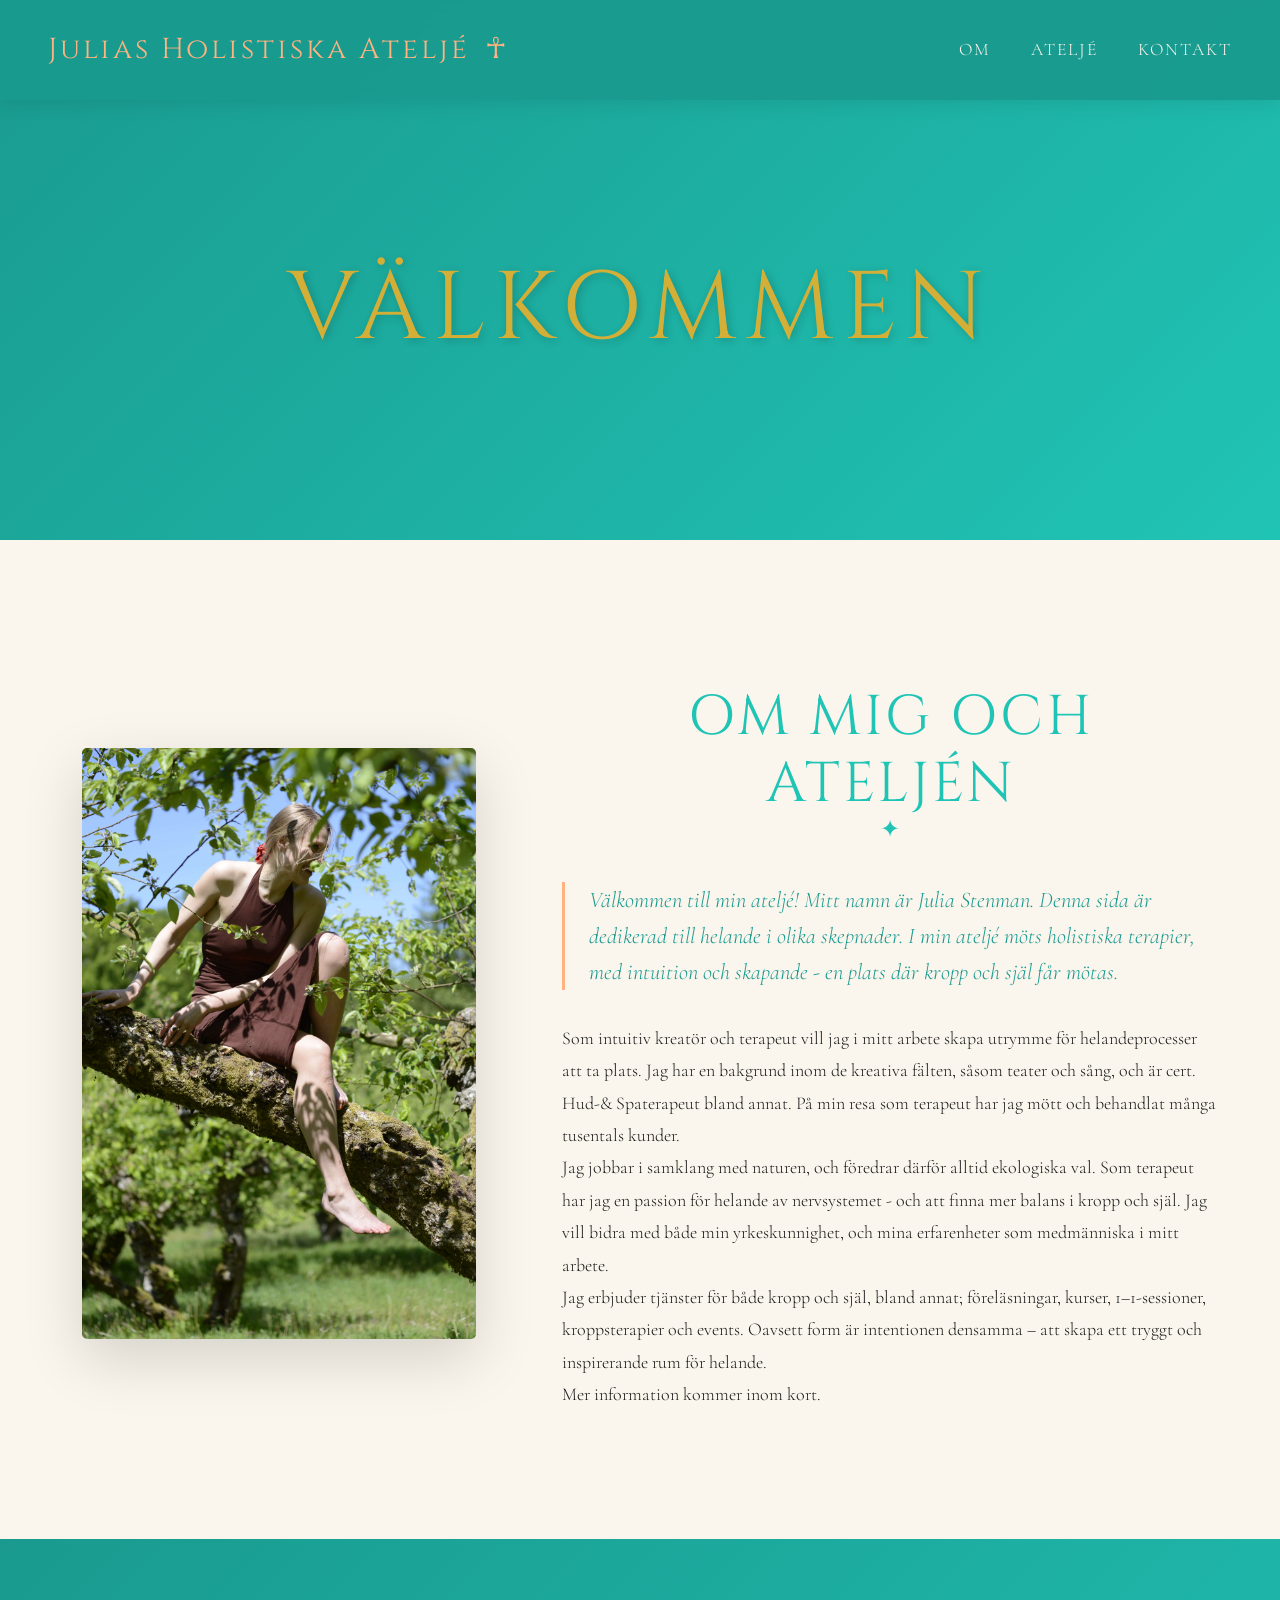
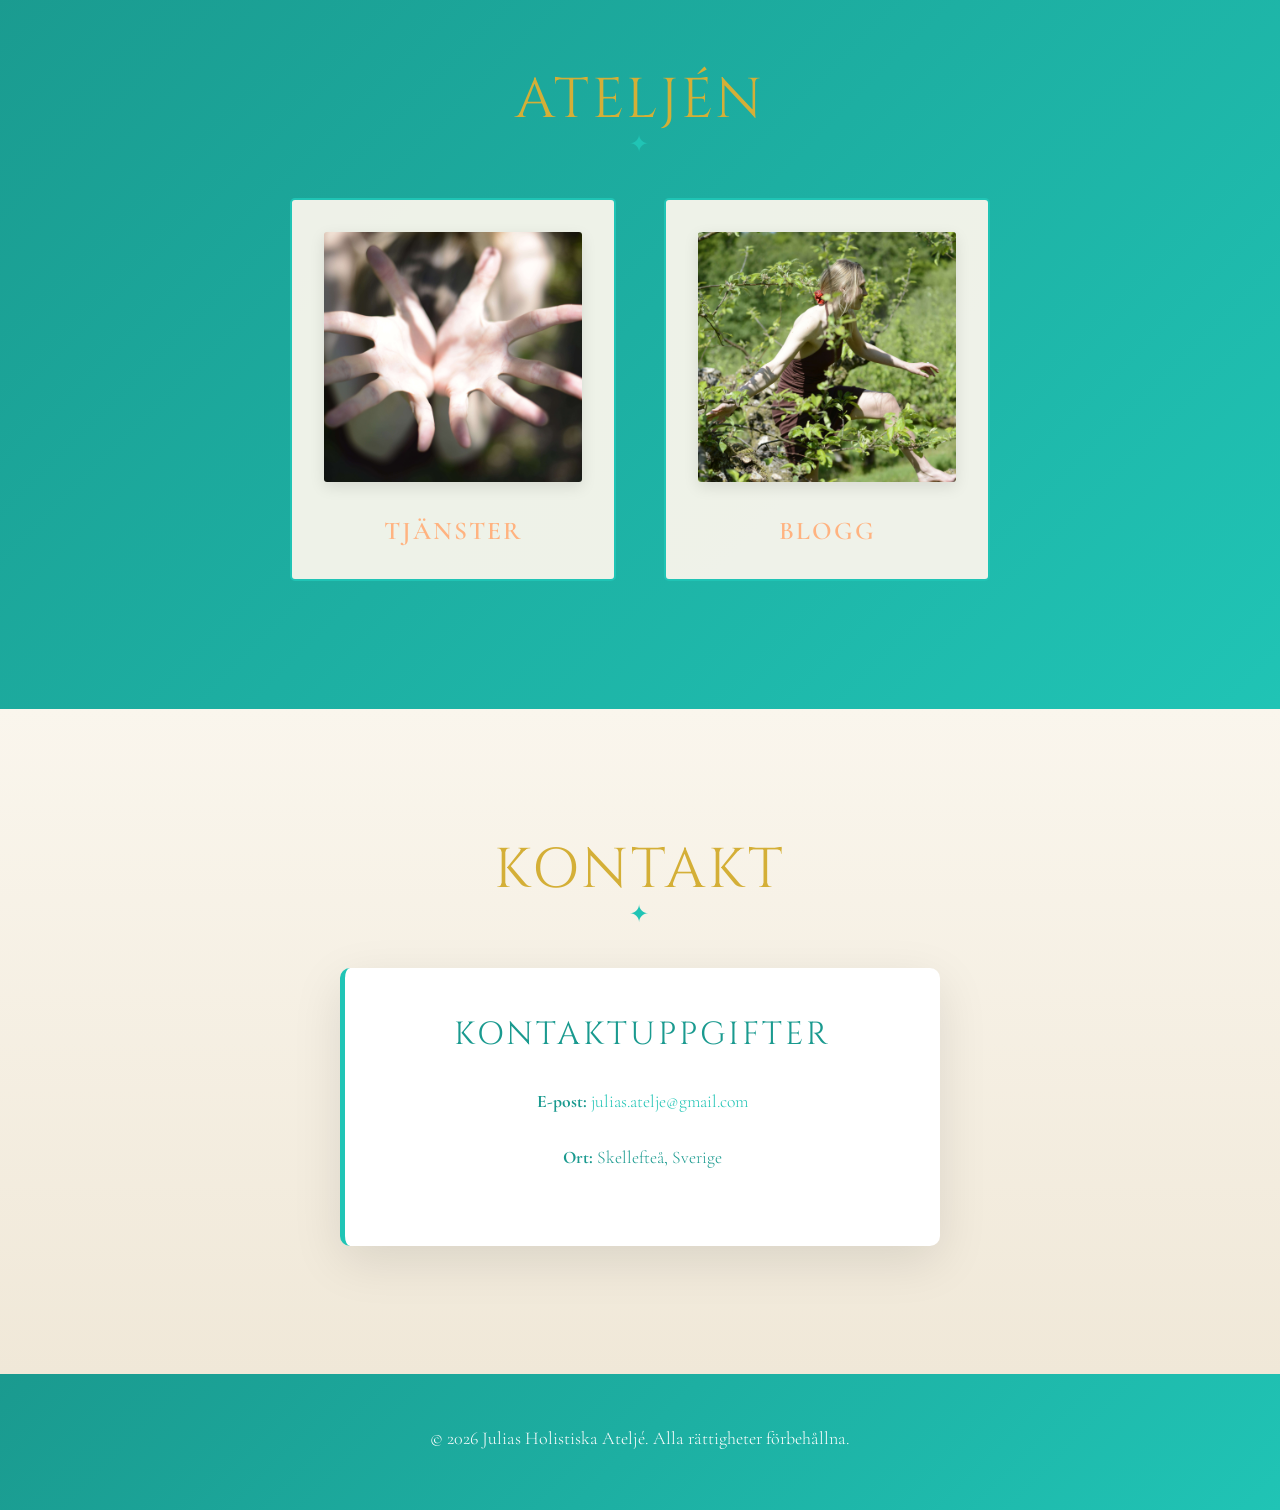
==== commit 61a2d047: "Update index.html" ====
--- a/index.html
+++ b/index.html
@@ -38,7 +38,19 @@
                 </div>
                 <div class="about-content">
                     <h2 class="section-title sea-green-text">Om mig och ateljén</h2>
-                    <p class="intro-text">Här kommer strax mer information om mig och min verksamhet, håll till godo!</p>
+                    
+                    <!-- Ny brödtext -->
+                    <div class="about-text-content">
+                        <p class="intro-text">Välkommen till min ateljé! Mitt namn är Julia Stenman. Denna sida är dedikerad till helande i olika skepnader. I min ateljé möts holistiska terapier, med intuition och skapande - en plats där kropp och själ får mötas.</p>
+                        
+                        <p>Som intuitiv kreatör och terapeut vill jag i mitt arbete skapa utrymme för helandeprocesser att ta plats. Jag har en bakgrund inom de kreativa fälten, såsom teater och sång, och är cert. Hud-& Spaterapeut bland annat. På min resa som terapeut har jag mött och behandlat många tusentals kunder.</p>
+                        
+                        <p>Jag jobbar i samklang med naturen, och föredrar därför alltid ekologiska val. Som terapeut har jag en passion för helande av nervsystemet - och att finna mer balans i kropp och själ. Jag vill bidra med både min yrkeskunnighet, och mina erfarenheter som medmänniska i mitt arbete.</p>
+                        
+                        <p>Jag erbjuder tjänster för både kropp och själ, bland annat; föreläsningar, kurser, 1–1-sessioner, kroppsterapier och events. Oavsett form är intentionen densamma – att skapa ett tryggt och inspirerande rum för helande.</p>
+                        
+                        <p class="coming-soon">Mer information kommer inom kort.</p>
+                    </div>
                 </div>
             </div>
         </div>
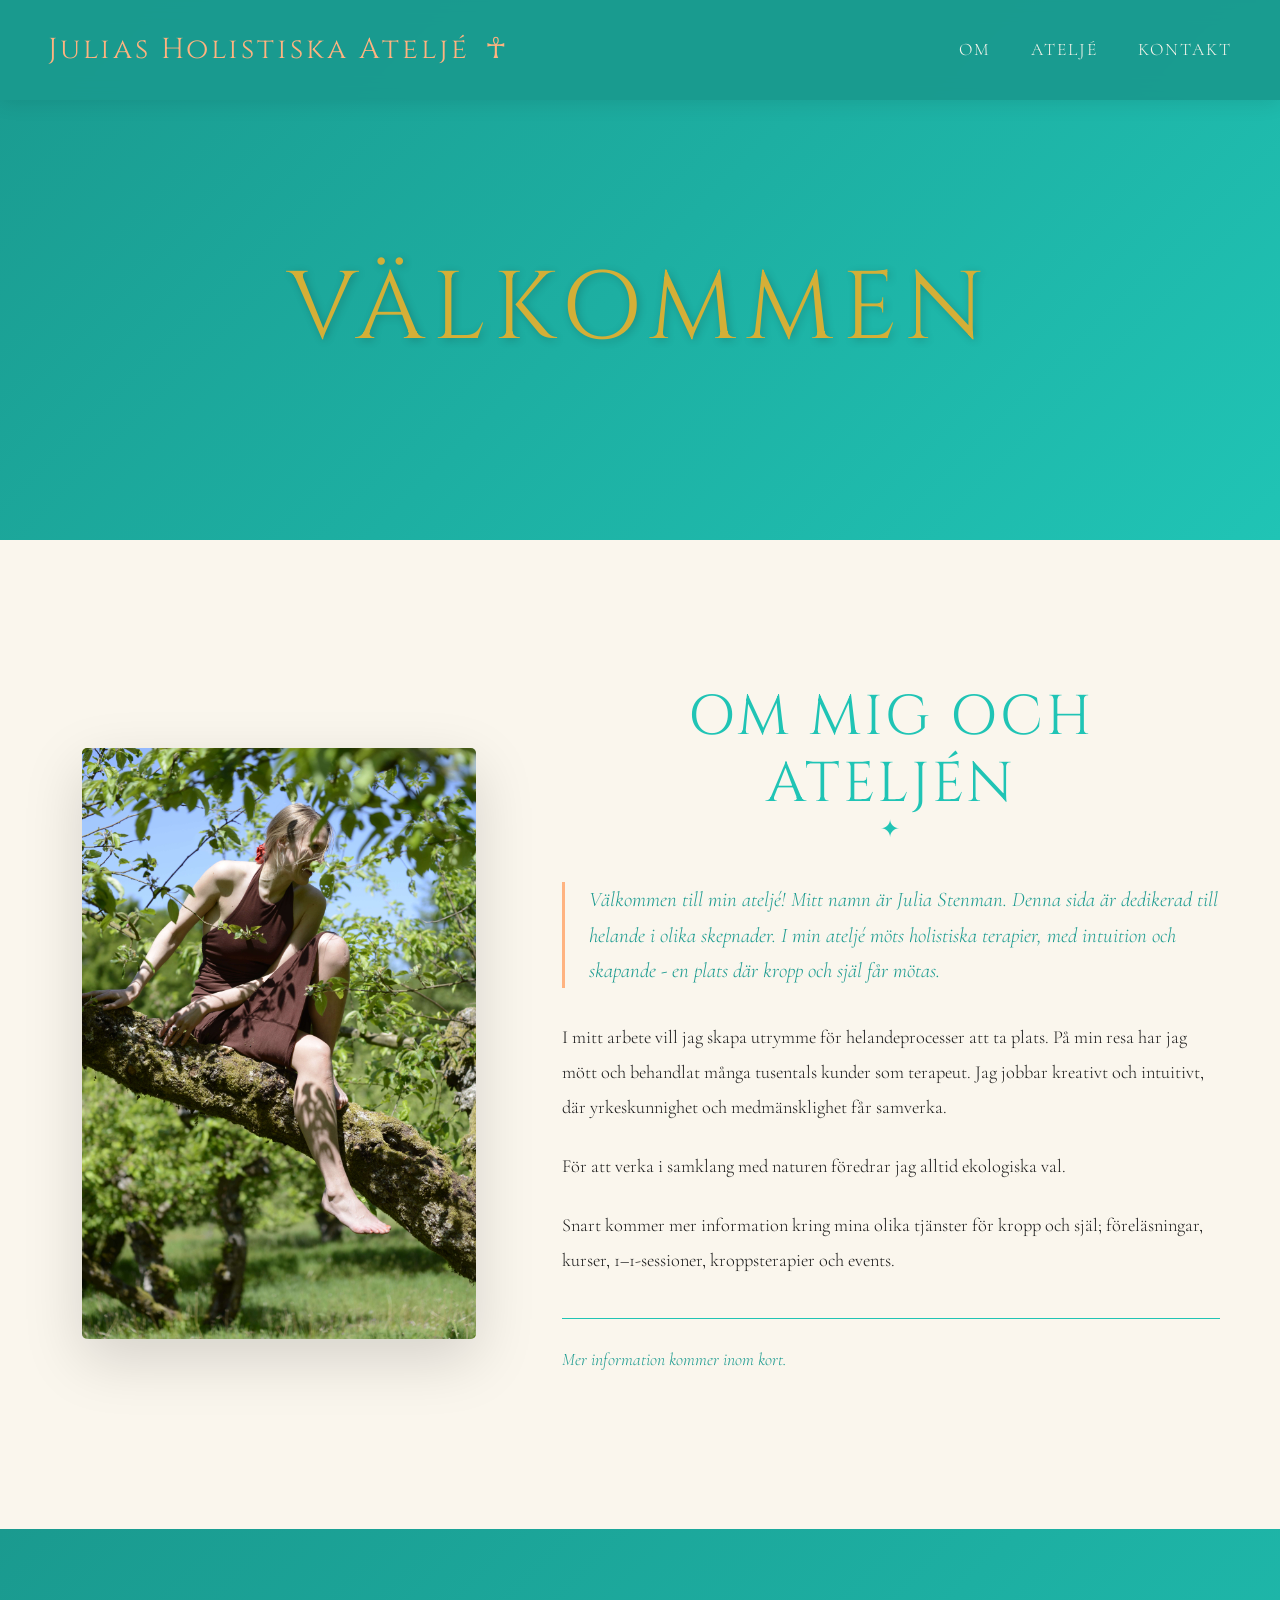
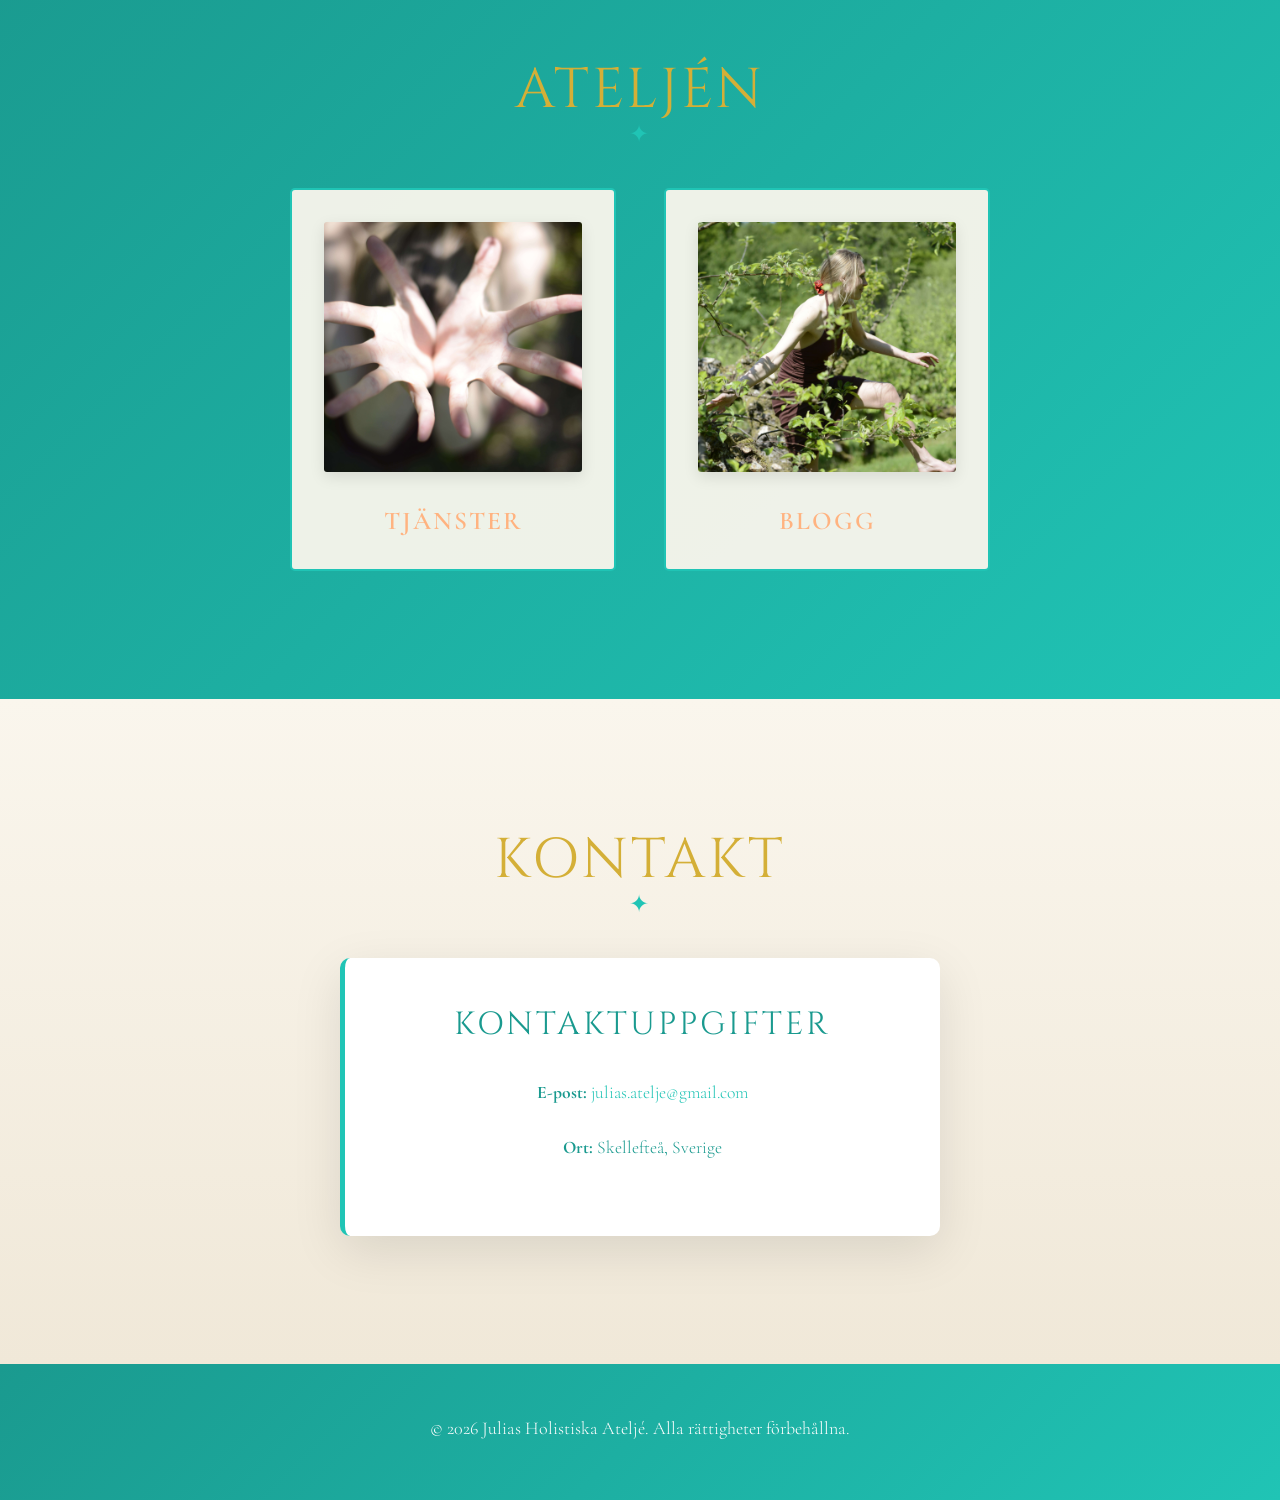
==== commit ca73d4b6: "Update index.html" ====
--- a/index.html
+++ b/index.html
@@ -39,15 +39,15 @@
                 <div class="about-content">
                     <h2 class="section-title sea-green-text">Om mig och ateljén</h2>
                     
-                    <!-- Ny brödtext -->
+                    <!-- Uppdaterad brödtext -->
                     <div class="about-text-content">
                         <p class="intro-text">Välkommen till min ateljé! Mitt namn är Julia Stenman. Denna sida är dedikerad till helande i olika skepnader. I min ateljé möts holistiska terapier, med intuition och skapande - en plats där kropp och själ får mötas.</p>
                         
-                        <p>Som intuitiv kreatör och terapeut vill jag i mitt arbete skapa utrymme för helandeprocesser att ta plats. Jag har en bakgrund inom de kreativa fälten, såsom teater och sång, och är cert. Hud-& Spaterapeut bland annat. På min resa som terapeut har jag mött och behandlat många tusentals kunder.</p>
+                        <p>I mitt arbete vill jag skapa utrymme för helandeprocesser att ta plats. På min resa har jag mött och behandlat många tusentals kunder som terapeut. Jag jobbar kreativt och intuitivt, där yrkeskunnighet och medmänsklighet får samverka.</p>
                         
-                        <p>Jag jobbar i samklang med naturen, och föredrar därför alltid ekologiska val. Som terapeut har jag en passion för helande av nervsystemet - och att finna mer balans i kropp och själ. Jag vill bidra med både min yrkeskunnighet, och mina erfarenheter som medmänniska i mitt arbete.</p>
+                        <p>För att verka i samklang med naturen föredrar jag alltid ekologiska val.</p>
                         
-                        <p>Jag erbjuder tjänster för både kropp och själ, bland annat; föreläsningar, kurser, 1–1-sessioner, kroppsterapier och events. Oavsett form är intentionen densamma – att skapa ett tryggt och inspirerande rum för helande.</p>
+                        <p>Snart kommer mer information kring mina olika tjänster för kropp och själ; föreläsningar, kurser, 1–1-sessioner, kroppsterapier och events.</p>
                         
                         <p class="coming-soon">Mer information kommer inom kort.</p>
                     </div>
--- a/style.css
+++ b/style.css
@@ -242,7 +242,48 @@
     border-left: 3px solid var(--apricot);
     padding-left: 1.5rem;
 }
-
+/* Ny CSS för brödtext i Om mig-sektionen */
+.about-text-content {
+    margin-top: 2rem;
+}
+
+.about-text-content p {
+    font-size: 1.15rem;
+    line-height: 1.9;
+    color: var(--dark);
+    margin-bottom: 1.5rem;
+    text-align: left;
+}
+
+.about-text-content .intro-text {
+    font-size: 1.3rem;
+    font-style: italic;
+    color: var(--deep-sea-green);
+    margin-bottom: 2rem;
+    line-height: 1.7;
+    border-left: 3px solid var(--apricot);
+    padding-left: 1.5rem;
+}
+
+.about-text-content .coming-soon {
+    font-style: italic;
+    color: var(--deep-sea-green);
+    font-size: 1.1rem;
+    margin-top: 2.5rem;
+    padding-top: 1.5rem;
+    border-top: 1px solid var(--sea-green);
+}
+
+/* Mobilanpassning för texten */
+@media (max-width: 968px) {
+    .about-text-content p {
+        font-size: 1.1rem;
+    }
+    
+    .about-text-content .intro-text {
+        font-size: 1.2rem;
+    }
+}
 /* 8. ATELJÉ SECTION - KNAPPAR I APRIKOS */
 .studio-section {
     position: relative;
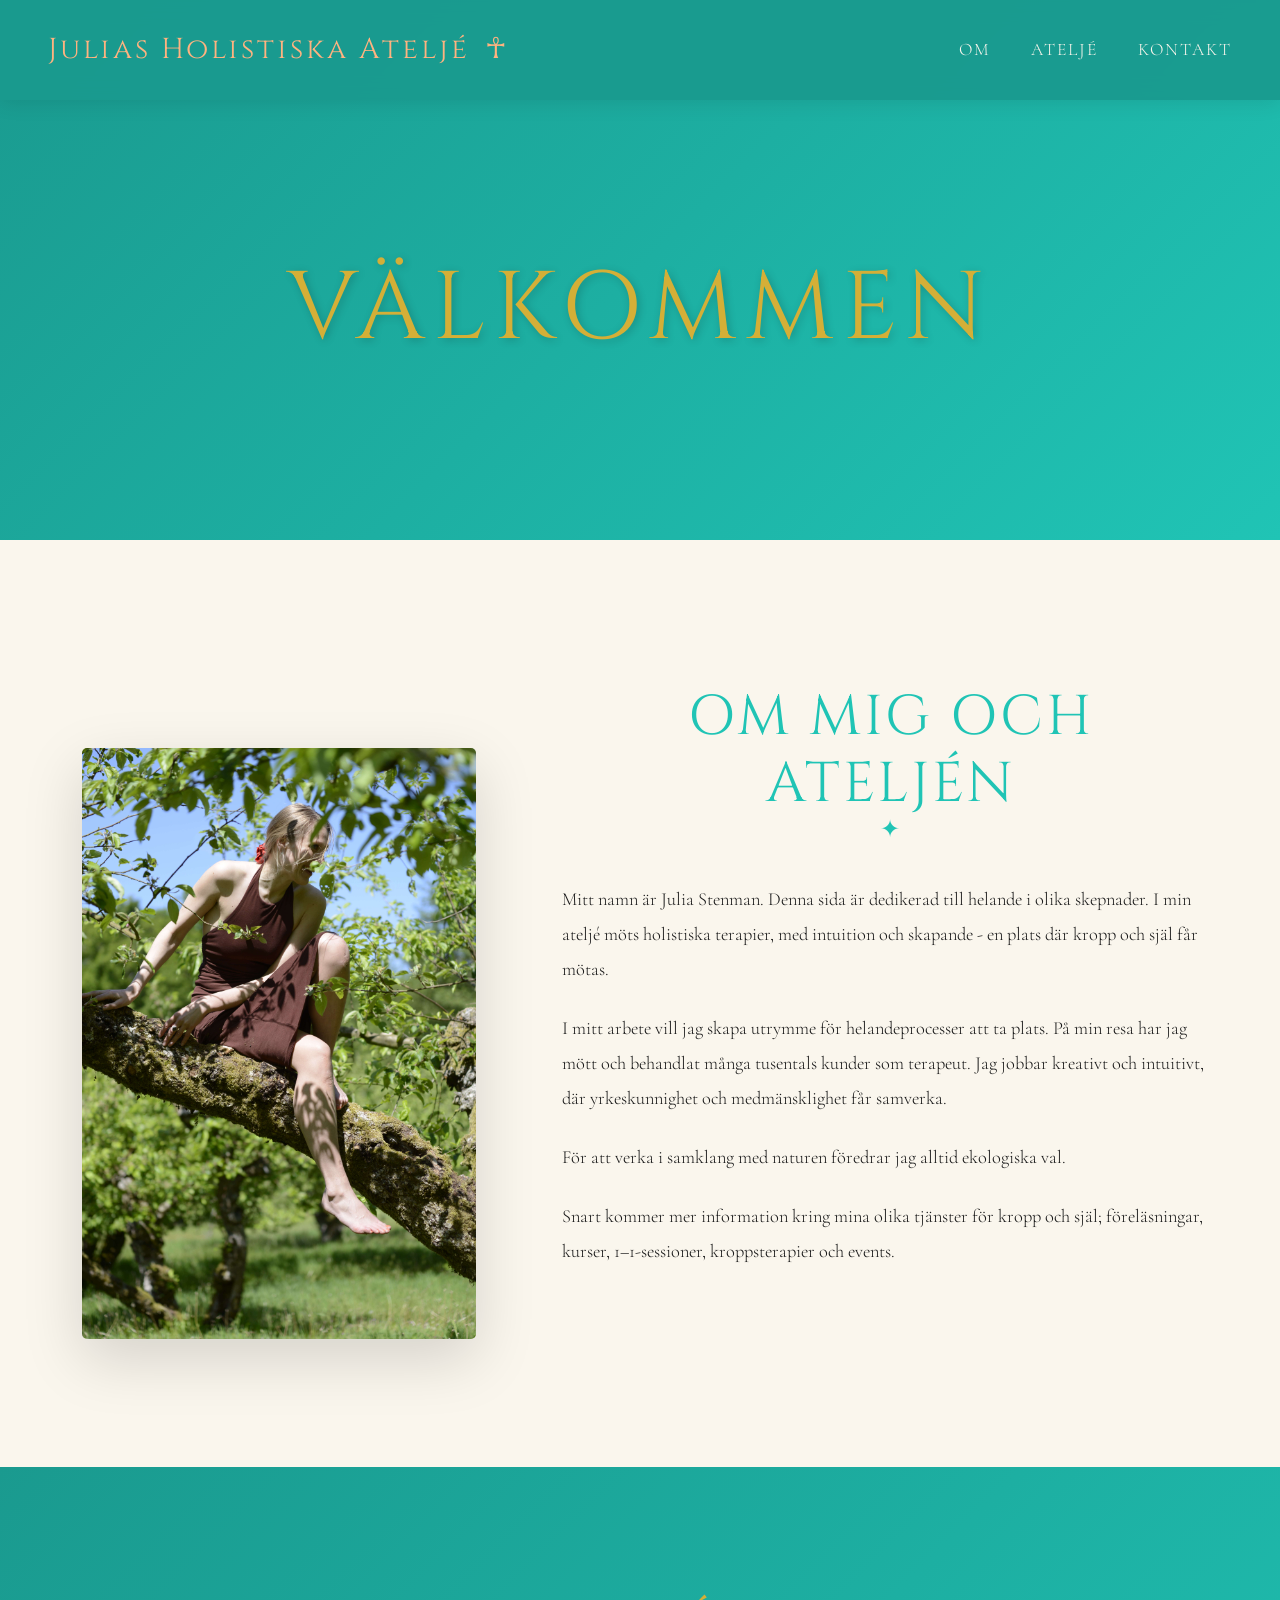
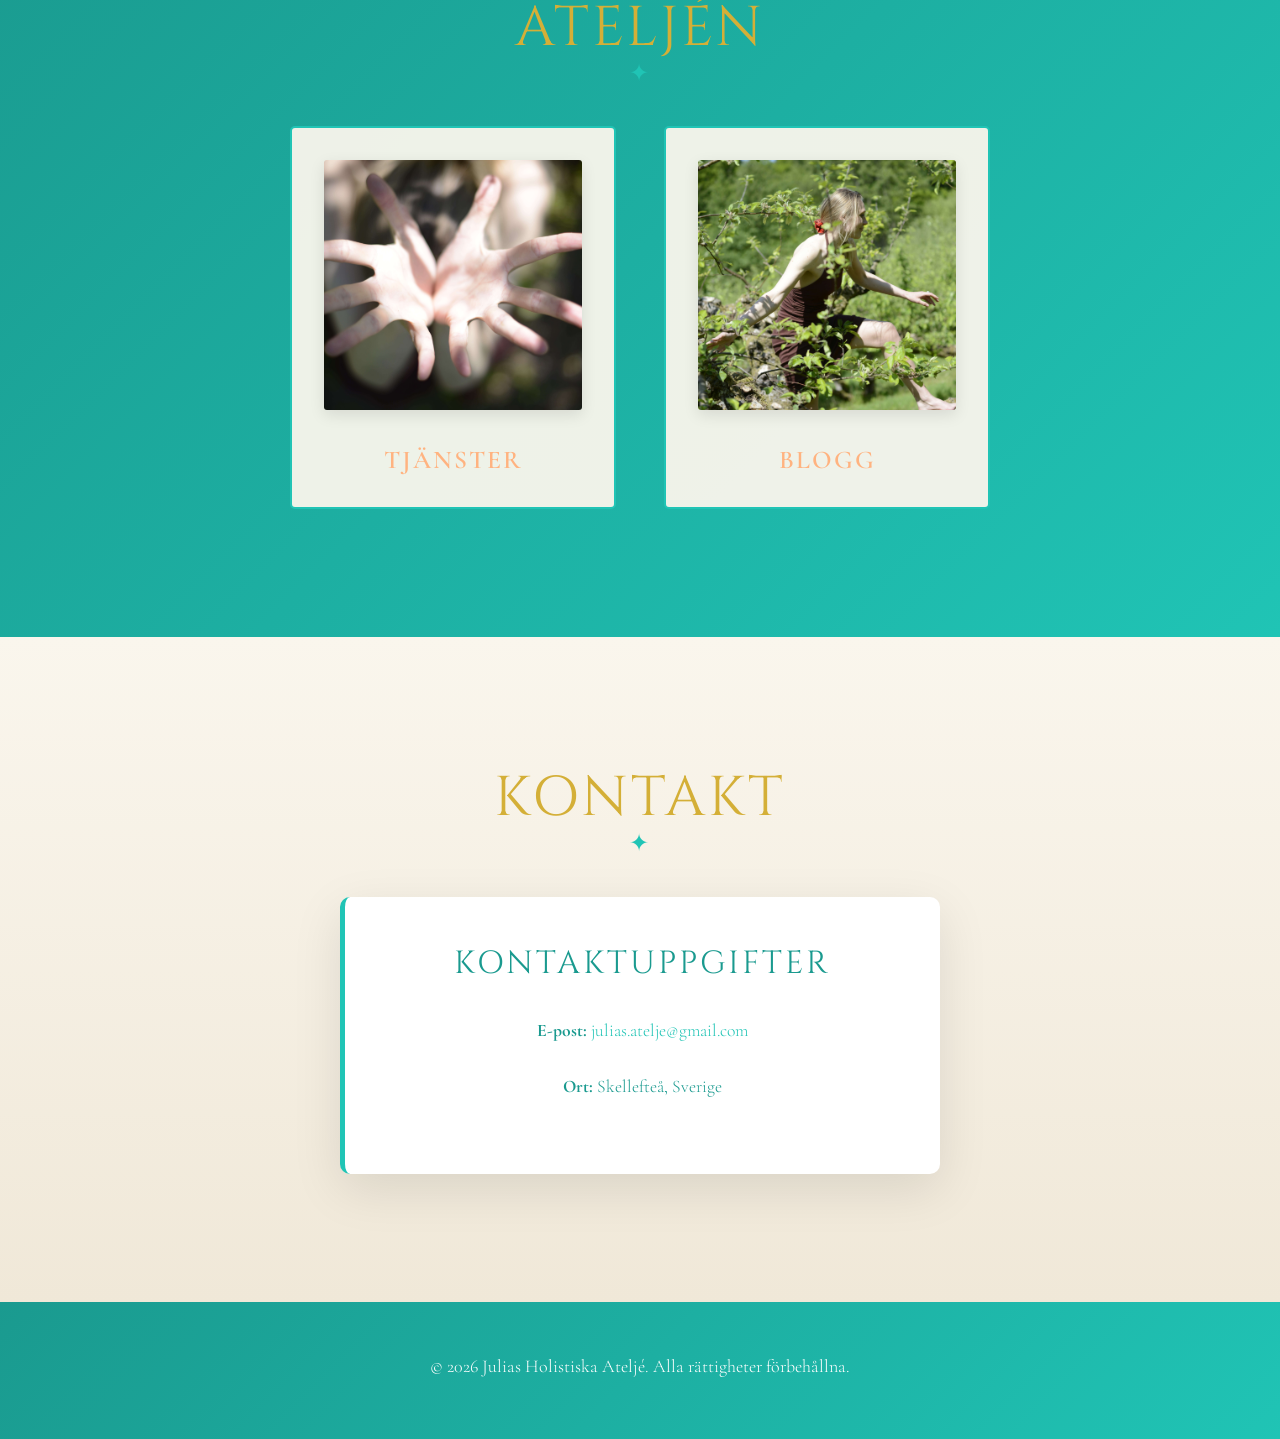
==== commit cd8a4d3a: "Update index.html" ====
--- a/index.html
+++ b/index.html
@@ -28,7 +28,7 @@
         </div>
     </header>
 
-    <!-- Om mig Section - med ny bild på vänster sida, flyttad ner -->
+    <!-- Om mig Section - med bild och text -->
     <section id="om" class="about-section">
         <div class="container">
             <div class="about-grid">
@@ -41,15 +41,13 @@
                     
                     <!-- Uppdaterad brödtext -->
                     <div class="about-text-content">
-                        <p class="intro-text">Välkommen till min ateljé! Mitt namn är Julia Stenman. Denna sida är dedikerad till helande i olika skepnader. I min ateljé möts holistiska terapier, med intuition och skapande - en plats där kropp och själ får mötas.</p>
+                        <p>Mitt namn är Julia Stenman. Denna sida är dedikerad till helande i olika skepnader. I min ateljé möts holistiska terapier, med intuition och skapande - en plats där kropp och själ får mötas.</p>
                         
                         <p>I mitt arbete vill jag skapa utrymme för helandeprocesser att ta plats. På min resa har jag mött och behandlat många tusentals kunder som terapeut. Jag jobbar kreativt och intuitivt, där yrkeskunnighet och medmänsklighet får samverka.</p>
                         
                         <p>För att verka i samklang med naturen föredrar jag alltid ekologiska val.</p>
                         
                         <p>Snart kommer mer information kring mina olika tjänster för kropp och själ; föreläsningar, kurser, 1–1-sessioner, kroppsterapier och events.</p>
-                        
-                        <p class="coming-soon">Mer information kommer inom kort.</p>
                     </div>
                 </div>
             </div>
@@ -75,7 +73,7 @@
         </div>
     </section>
 
-    <!-- Kontakt Section - endast text (bild och instagram borttagen) -->
+    <!-- Kontakt Section - endast text -->
     <section id="kontakt" class="contact-section">
         <div class="container">
             <h2 class="section-title gold-text">Kontakt</h2>
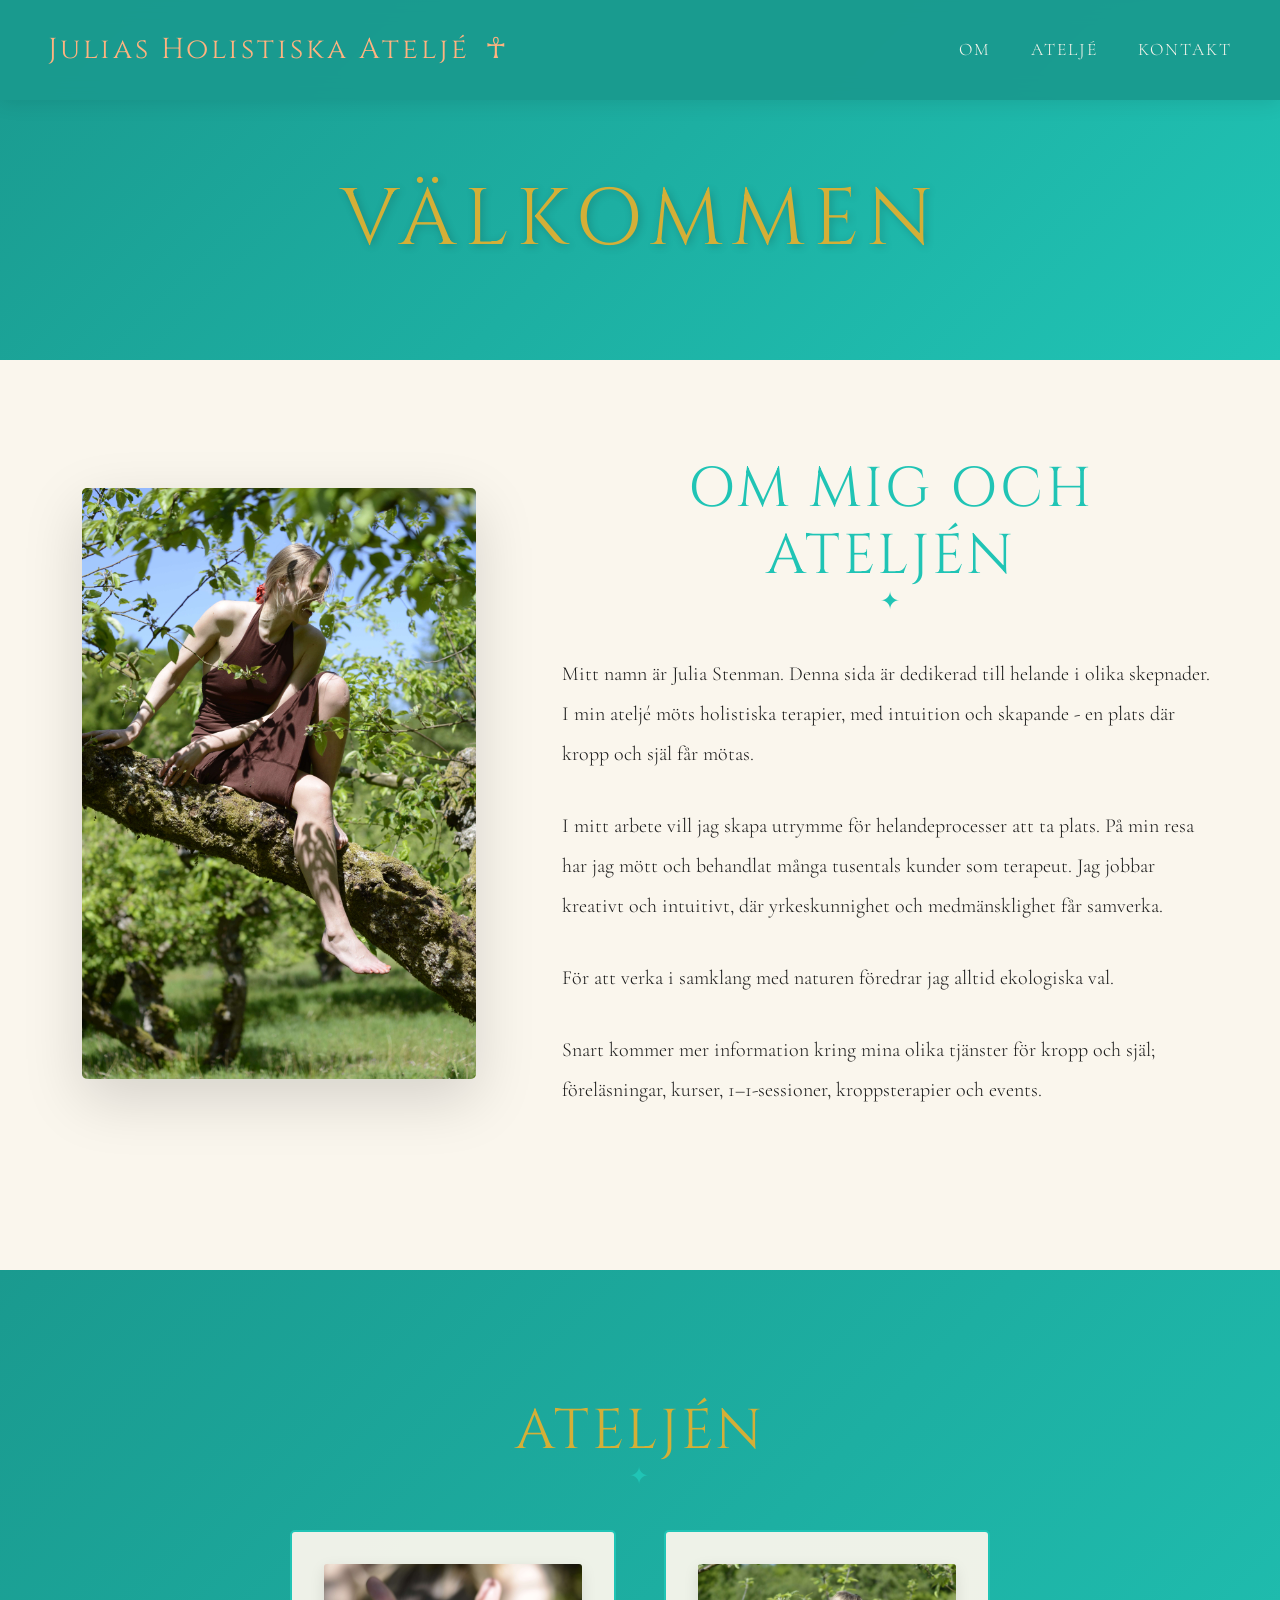
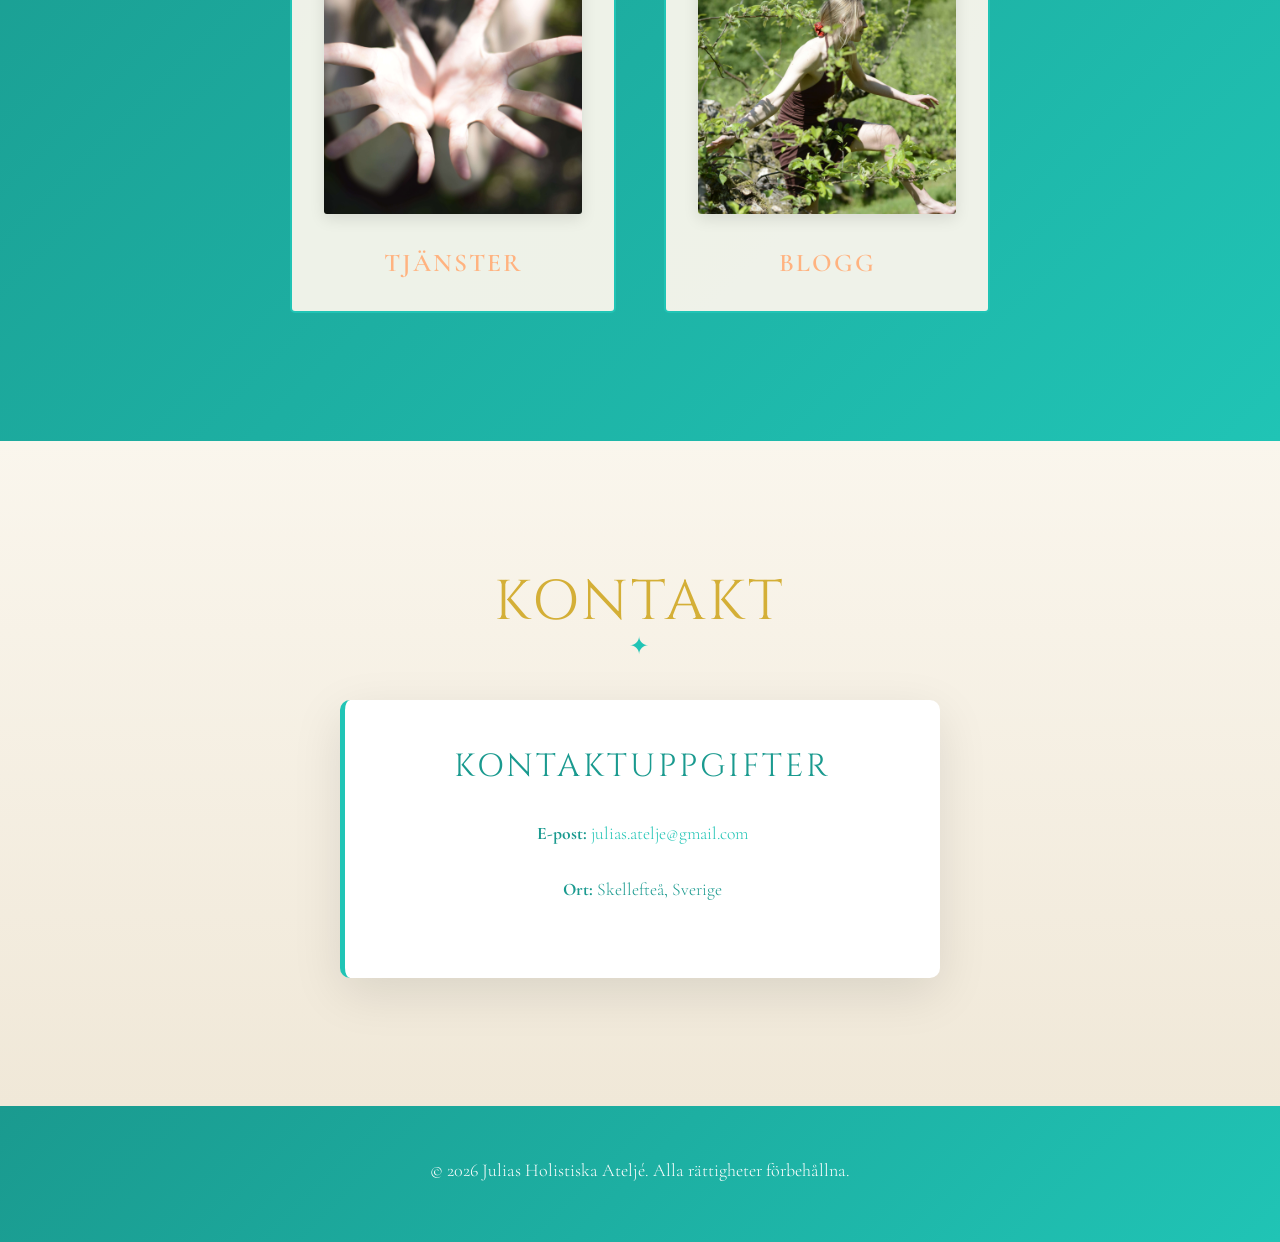
==== commit 20d3bbd2: "Update index.html" ====
--- a/index.html
+++ b/index.html
@@ -60,7 +60,7 @@
             <h2 class="section-title gold-text">Ateljén</h2>
             <div class="studio-content">
                 <div class="services-grid">
-                    <a href="#tjanster" class="service-card">
+                    <a href="tjanster.html" class="service-card">
                         <img src="atelje.jpg" alt="Tjänster" class="service-image">
                         <h3>Tjänster</h3>
                     </a>
--- a/style.css
+++ b/style.css
@@ -1,6 +1,6 @@
 /* =========================================
    JULIAS HOLISTISKA ATELJÉ - STYLE.CSS
-   Uppdaterad: Rubrikfärg + enklare kontakt
+   Uppdaterad: Bättre sidindelning & flow
    ========================================= */
 
 /* 1. IMPORTERA TYPSNITT */
@@ -153,10 +153,10 @@
     color: var(--sea-green);
 }
 
-/* 6. HERO SECTION */
+/* 6. HERO SECTION - MINDRE HÖJD FÖR BÄTTRE FLOW */
 .hero {
     position: relative;
-    min-height: 60vh;
+    min-height: 40vh; /* Minskad från 60vh till 40vh */
     background: linear-gradient(135deg, var(--deep-sea-green) 0%, var(--sea-green) 100%);
     display: flex;
     align-items: center;
@@ -169,21 +169,21 @@
 .hero-content {
     position: relative;
     z-index: 2;
-    padding: 4rem 2rem;
+    padding: 3rem 2rem;
     max-width: 1000px;
 }
 
 .hero-title {
-    font-size: 6rem;
+    font-size: 5rem; /* Minskad från 6rem */
     margin-bottom: 0;
     font-weight: 400;
     letter-spacing: 8px;
     animation: fadeInUp 1.5s ease;
 }
 
-/* 7. OM MIG SECTION - FLYTTAD NER */
+/* 7. OM MIG SECTION - MINDRE PADDING FÖR BÄTTRE FLOW */
 .about-section {
-    padding: 10rem 2rem 8rem; /* Ökade padding-top från 8rem till 10rem */
+    padding: 6rem 2rem 8rem; /* Minskad från 12rem/10rem till 6rem/8rem */
     background: var(--cream);
 }
 
@@ -195,14 +195,14 @@
 
 .about-grid {
     display: grid;
-    grid-template-columns: 1fr 1.5fr; /* Bild först (vänster), text sen */
-    gap: 4rem;
+    grid-template-columns: 1fr 1.5fr;
+    gap: 4rem; /* Minskad från 5rem för tightare layout */
     align-items: start;
 }
 
 .about-image {
     position: relative;
-    padding-top: 3rem;
+    padding-top: 2rem;
 }
 
 .about-image img {
@@ -230,64 +230,25 @@
 
 .about-content {
     padding: 0;
-    margin-top: -1rem;
-}
-
-.intro-text {
-    font-size: 1.4rem;
-    font-style: italic;
-    color: var(--deep-sea-green);
-    margin-bottom: 2rem;
-    line-height: 1.6;
-    border-left: 3px solid var(--apricot);
-    padding-left: 1.5rem;
-}
-/* Ny CSS för brödtext i Om mig-sektionen */
+}
+
+/* Brödtext i Om mig-sektionen */
 .about-text-content {
     margin-top: 2rem;
 }
 
 .about-text-content p {
-    font-size: 1.15rem;
-    line-height: 1.9;
+    font-size: 1.25rem;
+    line-height: 2;
     color: var(--dark);
-    margin-bottom: 1.5rem;
+    margin-bottom: 2rem;
     text-align: left;
 }
 
-.about-text-content .intro-text {
-    font-size: 1.3rem;
-    font-style: italic;
-    color: var(--deep-sea-green);
-    margin-bottom: 2rem;
-    line-height: 1.7;
-    border-left: 3px solid var(--apricot);
-    padding-left: 1.5rem;
-}
-
-.about-text-content .coming-soon {
-    font-style: italic;
-    color: var(--deep-sea-green);
-    font-size: 1.1rem;
-    margin-top: 2.5rem;
-    padding-top: 1.5rem;
-    border-top: 1px solid var(--sea-green);
-}
-
-/* Mobilanpassning för texten */
-@media (max-width: 968px) {
-    .about-text-content p {
-        font-size: 1.1rem;
-    }
-    
-    .about-text-content .intro-text {
-        font-size: 1.2rem;
-    }
-}
-/* 8. ATELJÉ SECTION - KNAPPAR I APRIKOS */
+/* 8. ATELJÉ SECTION */
 .studio-section {
     position: relative;
-    padding: 8rem 2rem;
+    padding: 8rem 2rem; /* Minskad från 10rem */
     background: linear-gradient(135deg, var(--deep-sea-green) 0%, var(--sea-green) 100%);
     overflow: hidden;
 }
@@ -339,8 +300,8 @@
 }
 
 .service-card h3 {
-    font-family: var(--font-body); /* Cormorant Garamond */
-    color: var(--apricot); /* Aprikos-färg */
+    font-family: var(--font-body);
+    color: var(--apricot);
     font-size: 1.6rem;
     margin-bottom: 0;
     font-weight: 600;
@@ -353,13 +314,12 @@
     color: var(--coral);
 }
 
-/* 9. KONTAKT-SEKTION - ENDAST TEXT (bild och instagram borttagen) */
+/* 9. KONTAKT-SEKTION */
 .contact-section {
-    padding: 8rem 2rem;
+    padding: 8rem 2rem; /* Minskad från 10rem */
     background: linear-gradient(to bottom, var(--cream), var(--light-beige));
 }
 
-/* Enkelt kontakt-kort utan bild */
 .contact-simple-card {
     max-width: 600px;
     margin: 0 auto;
@@ -504,8 +464,8 @@
         max-width: 100%;
     }
     
-    .about-content {
-        margin-top: 0;
+    .about-text-content p {
+        font-size: 1.15rem;
     }
     
     .services-grid {
@@ -513,7 +473,7 @@
     }
     
     .hero-title {
-        font-size: 4rem;
+        font-size: 3.5rem; /* Minskad för mobil */
     }
     
     .section-title {
@@ -534,8 +494,12 @@
 }
 
 @media (max-width: 600px) {
+    .hero {
+        min-height: 35vh; /* Ännu mindre på små skärmar */
+    }
+    
     .hero-title {
-        font-size: 3rem;
+        font-size: 2.5rem;
         letter-spacing: 5px;
     }
     
@@ -558,4 +522,8 @@
     .service-image {
         height: 200px;
     }
-}
+    
+    .about-text-content p {
+        font-size: 1.1rem;
+    }
+}
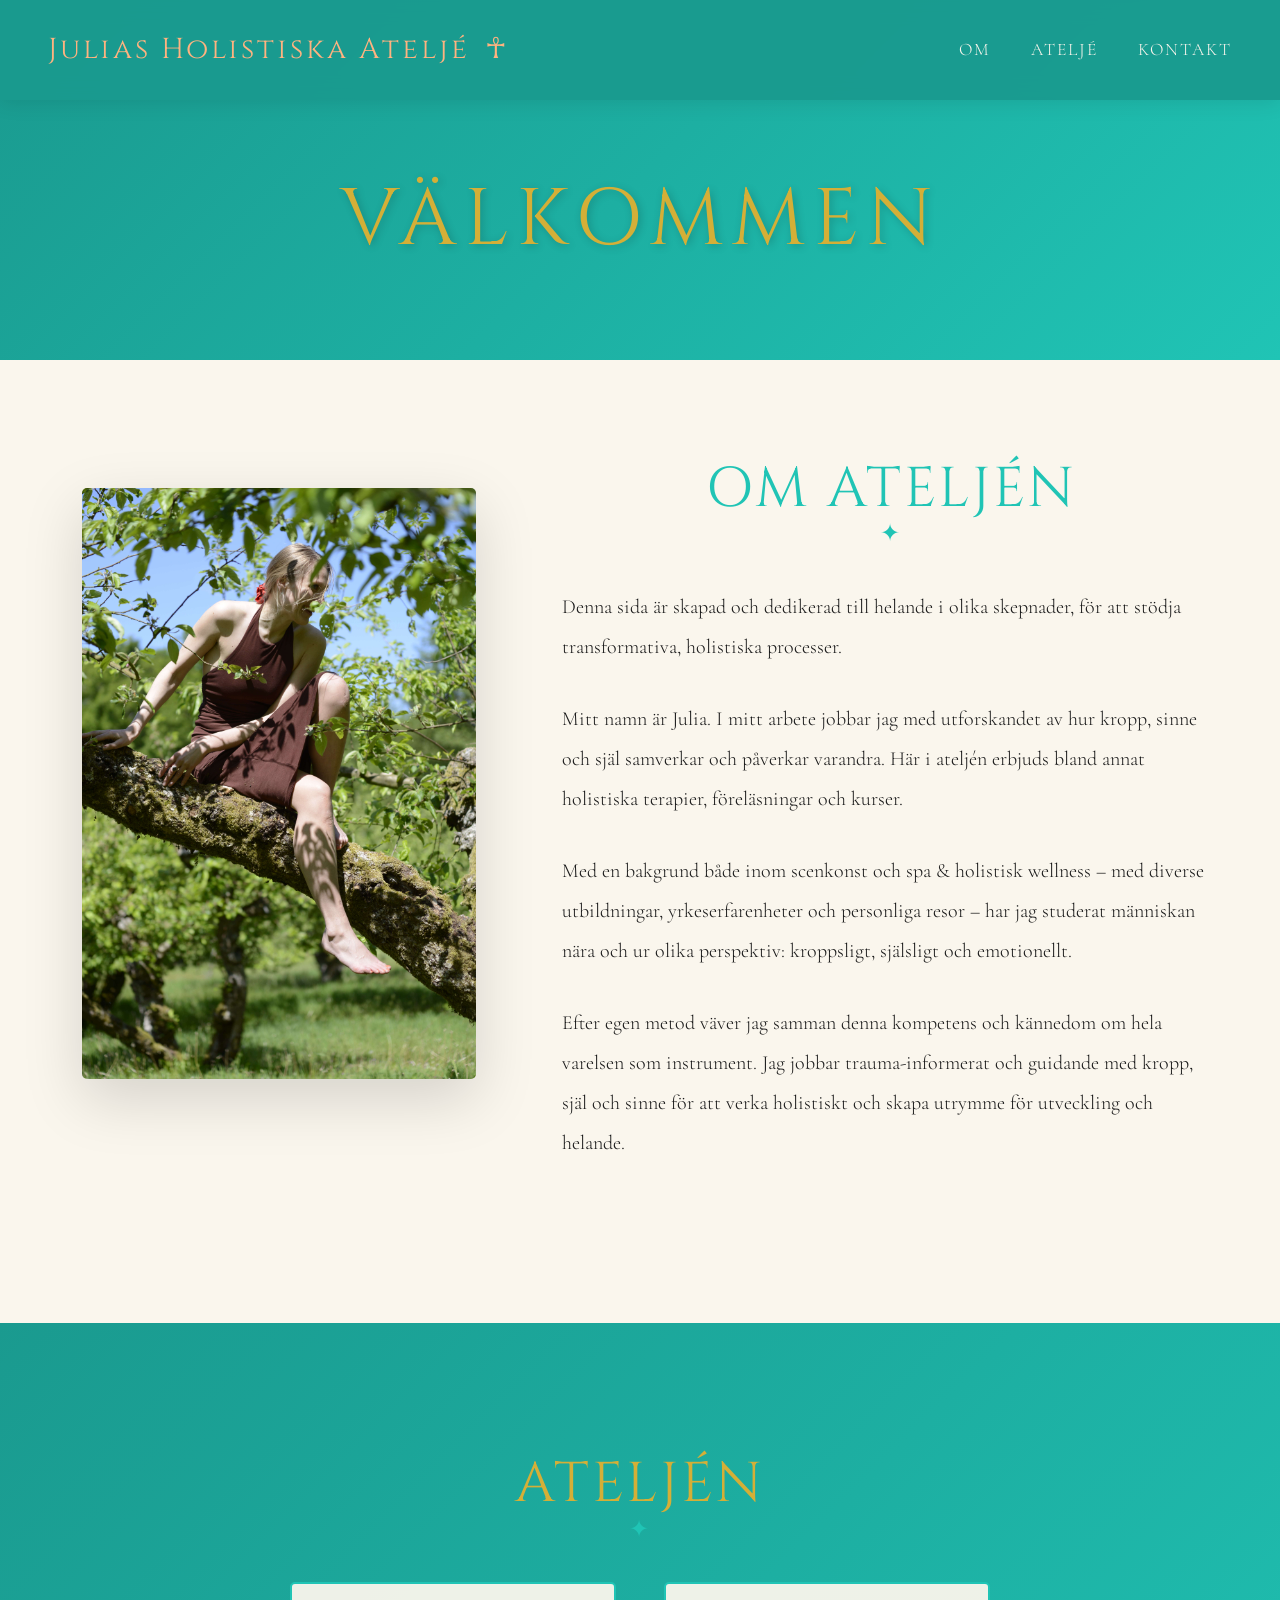
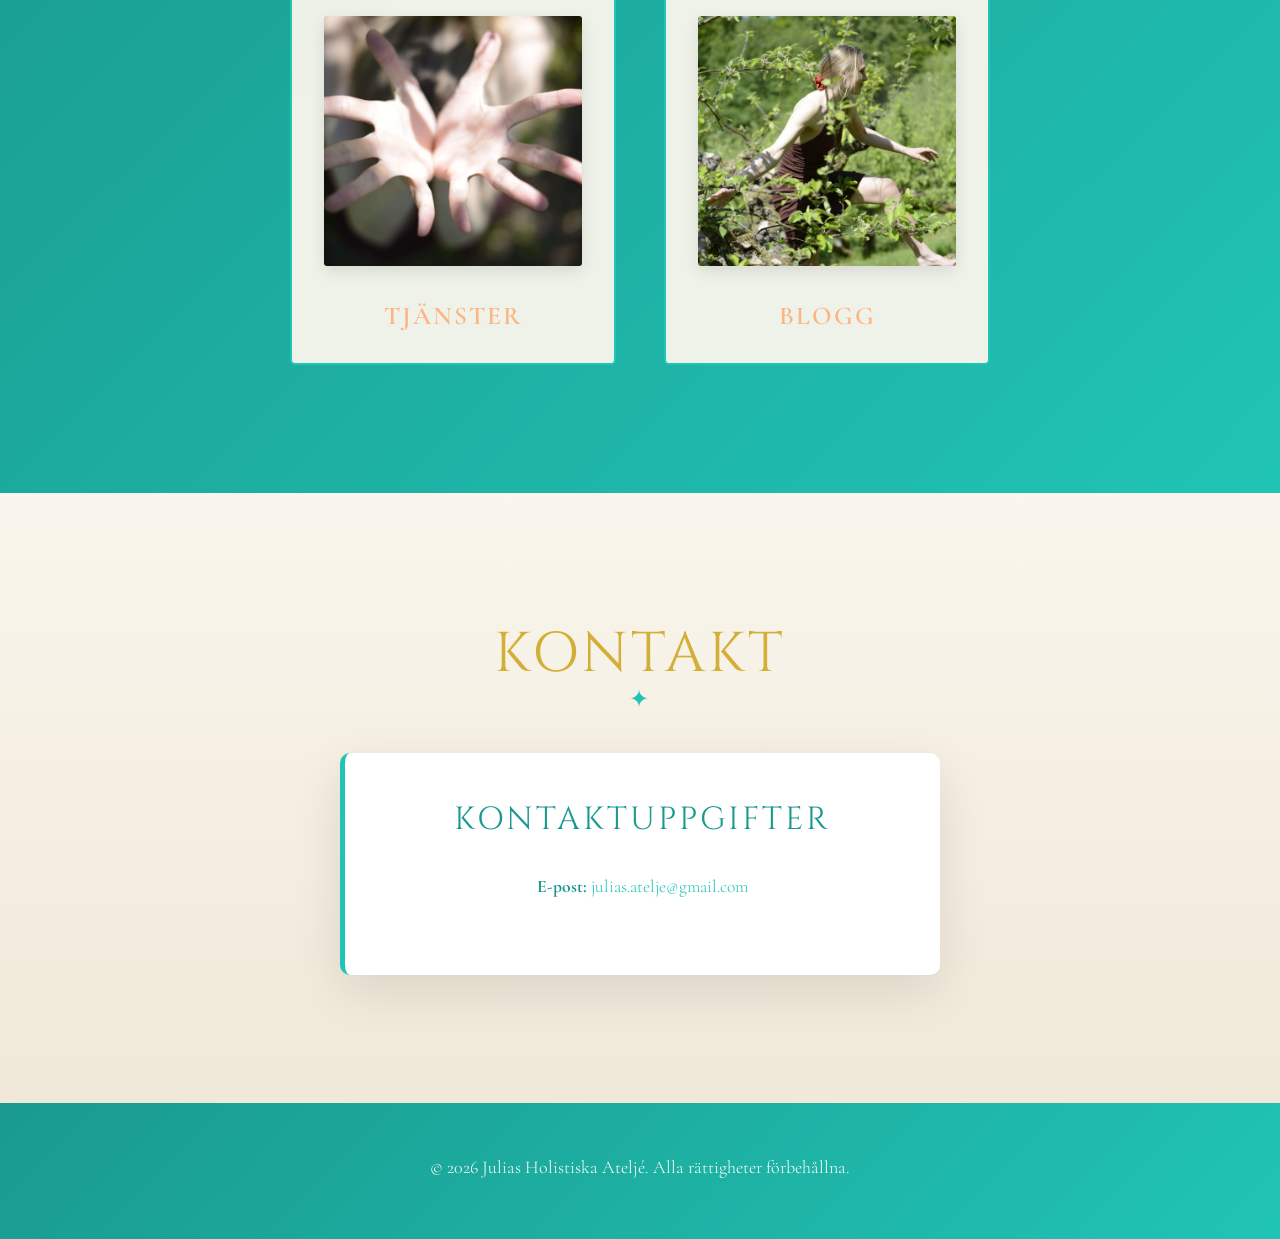
==== commit 95a502f4: "Update index.html" ====
--- a/index.html
+++ b/index.html
@@ -28,7 +28,7 @@
         </div>
     </header>
 
-    <!-- Om mig Section - med bild och text -->
+    <!-- Om Ateljén Section - med bild och text -->
     <section id="om" class="about-section">
         <div class="container">
             <div class="about-grid">
@@ -37,17 +37,17 @@
                     <div class="image-decoration"></div>
                 </div>
                 <div class="about-content">
-                    <h2 class="section-title sea-green-text">Om mig och ateljén</h2>
+                    <h2 class="section-title sea-green-text">Om Ateljén</h2>
                     
                     <!-- Uppdaterad brödtext -->
                     <div class="about-text-content">
-                        <p>Mitt namn är Julia Stenman. Denna sida är dedikerad till helande i olika skepnader. I min ateljé möts holistiska terapier, med intuition och skapande - en plats där kropp och själ får mötas.</p>
+                        <p>Denna sida är skapad och dedikerad till helande i olika skepnader, för att stödja transformativa, holistiska processer.</p>
                         
-                        <p>I mitt arbete vill jag skapa utrymme för helandeprocesser att ta plats. På min resa har jag mött och behandlat många tusentals kunder som terapeut. Jag jobbar kreativt och intuitivt, där yrkeskunnighet och medmänsklighet får samverka.</p>
+                        <p>Mitt namn är Julia. I mitt arbete jobbar jag med utforskandet av hur kropp, sinne och själ samverkar och påverkar varandra. Här i ateljén erbjuds bland annat holistiska terapier, föreläsningar och kurser.</p>
                         
-                        <p>För att verka i samklang med naturen föredrar jag alltid ekologiska val.</p>
+                        <p>Med en bakgrund både inom scenkonst och spa & holistisk wellness – med diverse utbildningar, yrkeserfarenheter och personliga resor – har jag studerat människan nära och ur olika perspektiv: kroppsligt, själsligt och emotionellt.</p>
                         
-                        <p>Snart kommer mer information kring mina olika tjänster för kropp och själ; föreläsningar, kurser, 1–1-sessioner, kroppsterapier och events.</p>
+                        <p>Efter egen metod väver jag samman denna kompetens och kännedom om hela varelsen som instrument. Jag jobbar trauma-informerat och guidande med kropp, själ och sinne för att verka holistiskt och skapa utrymme för utveckling och helande.</p>
                     </div>
                 </div>
             </div>
@@ -82,7 +82,6 @@
             <div class="contact-simple-card">
                 <h3>Kontaktuppgifter</h3>
                 <p><strong>E-post:</strong> <a href="mailto:julias.atelje@gmail.com">julias.atelje@gmail.com</a></p>
-                <p><strong>Ort:</strong> Skellefteå, Sverige</p>
             </div>
         </div>
     </section>
--- a/style.css
+++ b/style.css
@@ -75,7 +75,8 @@
 
 /* Solgul färg för specifika rubriker */
 .hero-title,
-.blog-title {
+.blog-title,
+.services-title {
     color: var(--gold) !important;
     text-shadow: 2px 2px 8px rgba(0, 0, 0, 0.2);
 }
@@ -424,7 +425,84 @@
     font-size: 1.1rem;
 }
 
-/* 11. FOOTER */
+/* 11. TJÄNSTER-SIDA - NYA STYLER */
+.services-header {
+    position: relative;
+    min-height: 40vh;
+    background: linear-gradient(135deg, var(--deep-sea-green) 0%, var(--sea-green) 100%);
+    display: flex;
+    align-items: center;
+    justify-content: center;
+    text-align: center;
+    padding: 8rem 2rem 4rem;
+}
+
+.services-header-content {
+    position: relative;
+    z-index: 2;
+}
+
+.services-title {
+    font-size: 4rem;
+    margin-bottom: 1rem;
+    font-weight: 400;
+    letter-spacing: 5px;
+}
+
+.services-info-section {
+    padding: 6rem 2rem;
+    background: var(--cream);
+}
+
+.services-info-card {
+    max-width: 800px;
+    margin: 0 auto;
+    background: var(--white);
+    padding: 4rem 3rem;
+    border-radius: 10px;
+    box-shadow: 0 15px 50px rgba(0, 0, 0, 0.1);
+    border-left: 5px solid var(--sea-green);
+    text-align: center;
+}
+
+.services-intro {
+    font-size: 1.3rem;
+    line-height: 2;
+    color: var(--dark);
+    margin-bottom: 2rem;
+    font-family: var(--font-body);
+}
+
+.services-contact-invite {
+    font-size: 1.2rem;
+    color: var(--deep-sea-green);
+    margin-bottom: 3rem;
+    font-style: italic;
+    font-family: var(--font-body);
+}
+
+.contact-button {
+    display: inline-block;
+    background: linear-gradient(135deg, var(--deep-sea-green) 0%, var(--sea-green) 100%);
+    color: var(--white);
+    padding: 1.2rem 3rem;
+    border-radius: 5px;
+    text-decoration: none;
+    font-family: var(--font-display);
+    font-size: 1.1rem;
+    letter-spacing: 2px;
+    text-transform: uppercase;
+    transition: all 0.3s ease;
+    box-shadow: 0 5px 15px rgba(32, 196, 181, 0.3);
+}
+
+.contact-button:hover {
+    transform: translateY(-3px);
+    box-shadow: 0 8px 25px rgba(32, 196, 181, 0.4);
+    background: linear-gradient(135deg, var(--sea-green) 0%, var(--deep-sea-green) 100%);
+}
+
+/* 12. FOOTER */
 .footer {
     background: linear-gradient(135deg, var(--deep-sea-green) 0%, var(--sea-green) 100%);
     color: var(--white);
@@ -436,7 +514,7 @@
     margin-bottom: 0.5rem;
 }
 
-/* 12. ANIMATIONER */
+/* 13. ANIMATIONER */
 @keyframes fadeInUp {
     from {
         opacity: 0;
@@ -448,7 +526,7 @@
     }
 }
 
-/* 13. MOBILANPASSNING */
+/* 14. MOBILANPASSNING */
 @media (max-width: 968px) {
     .about-grid {
         grid-template-columns: 1fr;
@@ -480,6 +558,11 @@
         font-size: 2.5rem;
     }
     
+    .services-title,
+    .blog-title {
+        font-size: 2.5rem;
+    }
+    
     .navbar {
         flex-direction: column;
         gap: 1rem;
@@ -491,6 +574,14 @@
         flex-wrap: wrap;
         justify-content: center;
     }
+    
+    .services-info-card {
+        padding: 3rem 2rem;
+    }
+    
+    .services-intro {
+        font-size: 1.2rem;
+    }
 }
 
 @media (max-width: 600px) {
@@ -507,15 +598,17 @@
         font-size: 2rem;
     }
     
-    .blog-title {
-        font-size: 2.5rem;
+    .blog-title,
+    .services-title {
+        font-size: 2rem;
     }
     
     body {
         font-size: 16px;
     }
     
-    .contact-simple-card {
+    .contact-simple-card,
+    .services-info-card {
         padding: 2rem 1.5rem;
     }
     
@@ -526,4 +619,9 @@
     .about-text-content p {
         font-size: 1.1rem;
     }
-}
+    
+    .contact-button {
+        padding: 1rem 2rem;
+        font-size: 1rem;
+    }
+}
